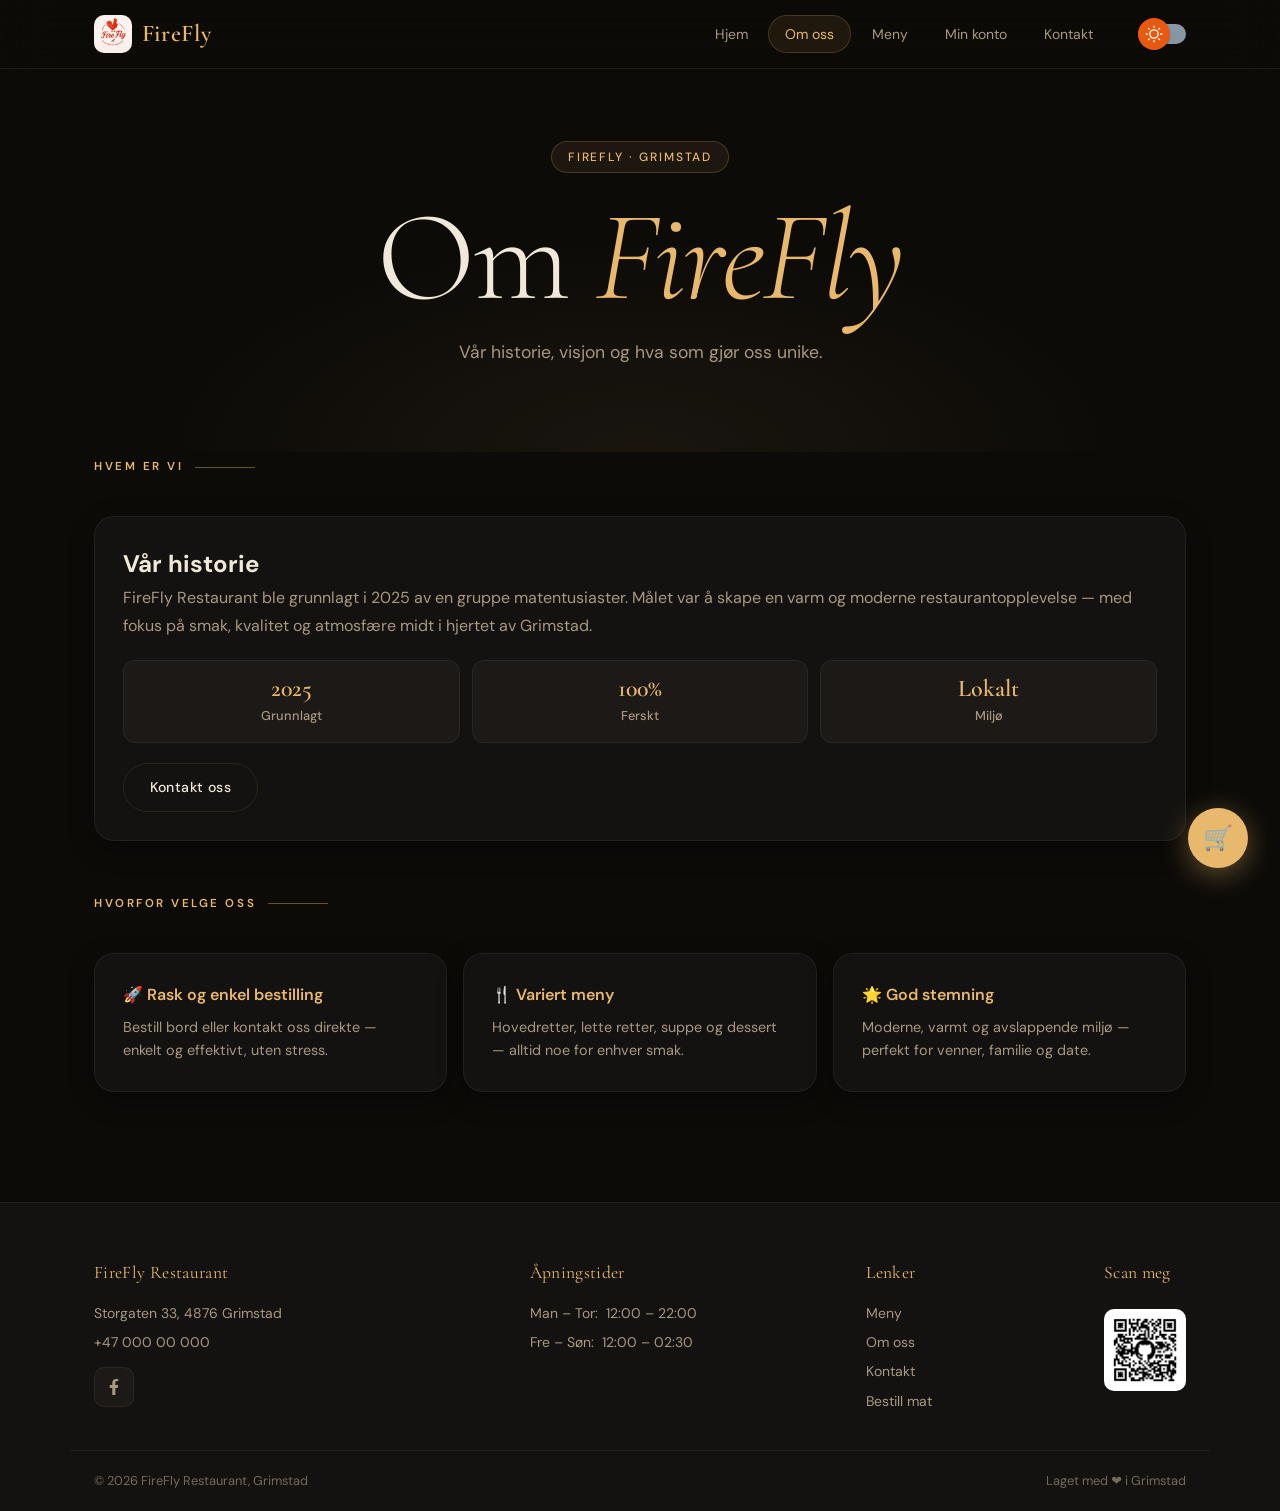
==== about.html @ e4bf0d38 "Updated all pages and add a new foodanimations.js file" ====
<!DOCTYPE html>
<html lang="no">
<head>
  <meta charset="UTF-8" />
  <meta name="viewport" content="width=device-width, initial-scale=1.0" />
  <meta name="description" content="Om FireFly Restaurant – vår historie og verdier i Grimstad." />
  <link rel="stylesheet" href="styles.css" />
  <title>Om oss – FireFly Restaurant</title>
</head>
<body>

<a class="skipLink" href="#main">Hopp til innhold</a>

<!-- HEADER -->
<header class="siteHeader">
  <div class="headerInner">
    <a class="brand" href="index.html" aria-label="Gå til FireFly forsiden">
      <img src="images/flyfire.png" alt="" aria-hidden="true" />
      <span>FireFly</span>
    </a>
    <nav class="navigation" id="mainNav" aria-label="Hovednavigasjon">
      <ul>
        <li><a href="index.html">Hjem</a></li>
        <li><a class="active" href="about.html" aria-current="page">Om oss</a></li>
        <li><a href="menu.html">Meny</a></li>
        <li><a href="minkonto.html">Min konto</a></li>
        <li><a href="contact.html">Kontakt</a></li>
      </ul>
    </nav>
    <button class="hamburger" id="hamburger" aria-label="Åpne meny" aria-expanded="false" aria-controls="mainNav">
      <span></span><span></span><span></span>
    </button>
    <div class="uiSwitchWrap">
      <label class="ui-switch" id="themeToggleLabel" title="Bytt tema" aria-label="Bytt mellom lys og mørk modus">
        <input type="checkbox" id="themeToggle" class="themeToggleInput" />
        <div class="slider"><div class="circle"></div></div>
      </label>
    </div>
  </div>
</header>

<main id="main">
  <section class="hero hero--small" aria-labelledby="aboutHeroTitle">
    <span class="heroBadge">FireFly · Grimstad</span>
    <h1 id="aboutHeroTitle">Om <span class="accent">FireFly</span></h1>
    <p>Vår historie, visjon og hva som gjør oss unike.</p>
  </section>

  <section class="aboutPage" aria-labelledby="aboutPageTitle">
    <div class="sectionLabel" id="aboutPageTitle">Hvem er vi</div>

    <article class="panel reveal">
      <h2>Vår historie</h2>
      <p class="muted lead">
        FireFly Restaurant ble grunnlagt i 2025 av en gruppe matentusiaster.
        Målet var å skape en varm og moderne restaurantopplevelse — med fokus på smak, kvalitet og atmosfære
        midt i hjertet av Grimstad.
      </p>
      <div class="statRow" aria-label="Høydepunkter">
        <div class="stat"><div class="statNum">2025</div><div class="statText">Grunnlagt</div></div>
        <div class="stat"><div class="statNum">100%</div><div class="statText">Ferskt</div></div>
        <div class="stat"><div class="statNum">Lokalt</div><div class="statText">Miljø</div></div>
      </div>
      <div class="ctaRow">
        <a class="btn ghost" href="contact.html">Kontakt oss</a>
      </div>
    </article>

    <section class="whyUs" aria-labelledby="whyTitle">
      <div class="sectionLabel" id="whyTitle">Hvorfor velge oss</div>
      <div class="whyGrid">
        <div class="whyItem reveal">
          <div class="whyTitle">🚀 Rask og enkel bestilling</div>
          <p>Bestill bord eller kontakt oss direkte — enkelt og effektivt, uten stress.</p>
        </div>
        <div class="whyItem reveal" style="transition-delay:0.1s">
          <div class="whyTitle">🍴 Variert meny</div>
          <p>Hovedretter, lette retter, suppe og dessert — alltid noe for enhver smak.</p>
        </div>
        <div class="whyItem reveal" style="transition-delay:0.2s">
          <div class="whyTitle">🌟 God stemning</div>
          <p>Moderne, varmt og avslappende miljø — perfekt for venner, familie og date.</p>
        </div>
      </div>
    </section>
  </section>
</main>

<!-- FOOTER -->
<footer class="footer">
  <div class="footerInner">
    <div>
      <h3>FireFly Restaurant</h3>
      <p>Storgaten 33, 4876 Grimstad</p>
      <p><a href="tel:+4700000000">+47 000 00 000</a></p>
      <div class="footerSocial">
        <a class="socialBtn" href="https://www.facebook.com/profile.php?id=61587469647280" target="_blank" rel="noopener noreferrer" aria-label="Facebook">
          <svg viewBox="0 0 320 512" aria-hidden="true"><path d="M279.14 288l14.22-92.66h-88.91V117.78c0-25.35 12.42-50.06 52.24-50.06h40.42V6.26S260.43 0 225.36 0c-73.22 0-121.08 44.38-121.08 124.72v70.62H22.89V288h81.39v224h100.17V288z"/></svg>
        </a>
      </div>
    </div>
    <div>
      <h3>Åpningstider</h3>
      <p>Man – Tor:&nbsp; 12:00 – 22:00</p>
      <p>Fre – Søn:&nbsp; 12:00 – 02:30</p>
    </div>
    <div>
      <h3>Lenker</h3>
      <p><a href="menu.html">Meny</a></p>
      <p><a href="about.html">Om oss</a></p>
      <p><a href="contact.html">Kontakt</a></p>
      <p><a href="booking.html">Bestill mat</a></p>
    </div>
    <div class="footerQR">
      <h3>Scan meg</h3>
      <img src="images/qrkode.png" alt="QR-kode til FireFly nettsiden" />
    </div>
  </div>
  <div class="footerBottom">
    <span>© 2026 FireFly Restaurant, Grimstad</span>
    <span>Laget med ❤️ i Grimstad</span>
  </div>
</footer>

<!-- BESTILLINGSBOBLE -->
<div class="orderBubble" id="orderBubble">
  <div class="orderPanel" id="orderPanel">
    <div class="orderPanelHead">
      <h3>🛒 Din bestilling</h3>
      <button class="orderClearBtn" id="orderClearBtn">Tøm alle</button>
    </div>
    <div id="orderList"><p class="orderEmpty">Ingen retter lagt til ennå.<br/>Gå til menyen og trykk «Legg til».</p></div>
    <div class="orderTotal" id="orderTotal" style="display:none">
      <span>Totalt</span><span class="orderTotalPrice" id="orderTotalPrice">0 kr</span>
    </div>
    <a class="btn primary orderSendBtn" href="booking.html" id="orderSendBtn" style="display:none">Gå til bestilling →</a>
  </div>
  <button class="orderBubbleBtn" id="orderBubbleBtn" aria-label="Vis bestilling" aria-expanded="false">
    🛒<span class="orderBadge" id="orderBadge" style="display:none">0</span>
  </button>
</div>

<script src="script.js"></script>
</body>
</html>
---- styles.css ----
/* ============================================================
   FireFly Restaurant — styles.css
   Works for: index / menu / about / contact / booking / thanks / minkonto
   ============================================================ */

@import url('https://fonts.googleapis.com/css2?family=Cormorant+Garamond:ital,wght@0,300;0,400;0,600;1,300;1,400&family=DM+Sans:opsz,wght@9..40,300;9..40,400;9..40,500;9..40,600&display=swap');

/* ── TOKENS ──────────────────────────────────────────────── */
:root {
  --bg:        #0d0b08;
  --bg2:       #141210;
  --surface:   #141210;
  --surface2:  #1c1916;
  --surface3:  #221f1a;

  --border:    rgba(255, 200, 100, 0.10);
  --border2:   rgba(255, 255, 255, 0.06);

  --gold:      #e8b86d;
  --gold-dim:  #c49a50;
  --gold-glow: rgba(232, 184, 109, 0.12);
  --ember:     #ff6b35;
  --accent:    #e8b86d;

  --text:      #f0e8d8;
  --muted:     #a89880;
  --muted2:    rgba(168, 152, 128, 0.65);

  --max:       1140px;
  --padX:      24px;
  --radius:    14px;
  --radiusLg:  20px;
  --shadow:    0 20px 60px rgba(0, 0, 0, 0.55);
  --shadowSm:  0 8px 24px  rgba(0, 0, 0, 0.35);

  --ff-serif:  'Cormorant Garamond', Georgia, serif;
  --ff-sans:   'DM Sans', system-ui, sans-serif;

  --ease:      cubic-bezier(0.4, 0, 0.2, 1);
  --t:         0.28s;
}

[data-theme="light"],
body.lightMode {
  --bg:        #fdf8f0;
  --bg2:       #fff8ee;
  --surface:   #fff8ee;
  --surface2:  #fef3e2;
  --surface3:  #fdefd5;
  --border:    rgba(180, 120, 40, 0.14);
  --border2:   rgba(0, 0, 0, 0.07);
  --gold:      #b07d2a;
  --gold-dim:  #8f6520;
  --gold-glow: rgba(176, 125, 42, 0.10);
  --ember:     #d95325;
  --accent:    #b07d2a;
  --text:      #1a1208;
  --muted:     #7a6040;
  --muted2:    rgba(122, 96, 64, 0.65);
}

/* ── RESET ───────────────────────────────────────────────── */
*, *::before, *::after { box-sizing: border-box; margin: 0; padding: 0; }
html { scroll-behavior: smooth; -webkit-text-size-adjust: 100%; }

body {
  font-family: var(--ff-sans);
  font-size: 16px;
  line-height: 1.6;
  color: var(--text);
  background: var(--bg);
  overflow-x: hidden;
  min-height: 100vh;
  display: flex;
  flex-direction: column;
  transition: background-color var(--t) var(--ease), color var(--t) var(--ease);
}

img  { display: block; max-width: 100%; }
a    { color: inherit; text-decoration: none; }
ul   { list-style: none; }
main { flex: 1; width: 100%; }

/* ── ACCESSIBILITY ───────────────────────────────────────── */
.skipLink {
  position: absolute;
  left: -9999px;
  top: 12px;
  z-index: 9999;
  background: var(--surface);
  color: var(--text);
  padding: 10px 16px;
  border-radius: 12px;
  border: 1px solid var(--border);
  font-weight: 500;
}
.skipLink:focus { left: 12px; }

a:focus-visible,
button:focus-visible,
input:focus-visible,
textarea:focus-visible,
select:focus-visible {
  outline: 2px solid var(--gold);
  outline-offset: 3px;
  border-radius: 6px;
}

section { scroll-margin-top: 80px; }

/* ── TYPOGRAPHY UTILITIES ────────────────────────────────── */
.muted   { color: var(--muted); }
.lead    { line-height: 1.75; }
.hidden  { display: none !important; }

.sectionLabel {
  display: inline-flex;
  align-items: center;
  gap: 0.75rem;
  font-size: 0.72rem;
  font-weight: 600;
  letter-spacing: 0.22em;
  text-transform: uppercase;
  color: var(--gold);
  margin-bottom: 2.5rem;
}
.sectionLabel::after {
  content: '';
  display: block;
  width: 60px;
  height: 1px;
  background: var(--gold-dim);
  opacity: 0.5;
}

/* ── LAYOUT HELPERS ──────────────────────────────────────── */
.container {
  width: 100%;
  max-width: var(--max);
  margin: 0 auto;
  padding-left: var(--padX);
  padding-right: var(--padX);
}

main > *:not(.hero):not(.hero--small):not(.featuresStrip) {
  width: 100%;
  max-width: var(--max);
  margin-left: auto;
  margin-right: auto;
  padding-left: var(--padX);
  padding-right: var(--padX);
}

main > section { margin-bottom: 90px; }
main > section:last-of-type { margin-bottom: 110px; }

/* ── BUTTONS ─────────────────────────────────────────────── */
.btn {
  display: inline-flex;
  align-items: center;
  justify-content: center;
  gap: 0.5rem;
  padding: 0.75rem 1.6rem;
  border-radius: 100px;
  font-family: var(--ff-sans);
  font-size: 0.88rem;
  font-weight: 500;
  letter-spacing: 0.03em;
  cursor: pointer;
  border: 1px solid var(--border2);
  background: var(--surface2);
  color: var(--text);
  transition:
    transform     var(--t) var(--ease),
    background    var(--t) var(--ease),
    box-shadow    var(--t) var(--ease),
    border-color  var(--t) var(--ease);
  white-space: nowrap;
}
.btn:hover { transform: translateY(-2px); }

.btn.primary {
  background: var(--gold);
  color: #0d0b08;
  border-color: transparent;
  box-shadow: 0 4px 20px var(--gold-glow);
}
.btn.primary:hover {
  background: var(--gold-dim);
  box-shadow: 0 8px 30px rgba(232,184,109,.35);
}

.btn.ghost {
  background: transparent;
  border-color: var(--border);
  color: var(--text);
}
.btn.ghost:hover { background: var(--surface2); border-color: var(--gold-dim); }

.btn.ember {
  background: var(--ember);
  color: #fff;
  border-color: transparent;
  box-shadow: 0 4px 20px rgba(255,107,53,.28);
}
.btn.ember:hover { box-shadow: 0 8px 30px rgba(255,107,53,.42); }

.btn-sm { padding: 0.55rem 1.1rem; font-size: 0.82rem; }

/* ── HEADER ──────────────────────────────────────────────── */
.siteHeader {
  position: sticky;
  top: 0;
  z-index: 100;
  backdrop-filter: blur(20px) saturate(160%);
  -webkit-backdrop-filter: blur(20px) saturate(160%);
  background: rgba(13, 11, 8, 0.82);
  border-bottom: 1px solid var(--border);
  transition: background var(--t) var(--ease);
}

[data-theme="light"] .siteHeader,
body.lightMode .siteHeader {
  background: rgba(253, 248, 240, 0.88);
}

.headerInner {
  width: 100%;
  max-width: var(--max);
  margin: 0 auto;
  padding: 0 var(--padX);
  height: 68px;
  display: flex;
  align-items: center;
  gap: 1.25rem;
}

.brand {
  display: flex;
  align-items: center;
  gap: 0.6rem;
  font-family: var(--ff-serif);
  font-size: 1.5rem;
  font-weight: 600;
  letter-spacing: 0.03em;
  color: var(--gold);
  flex-shrink: 0;
  transition: opacity var(--t);
}
.brand:hover { opacity: 0.82; }
.brand img {
  width: 38px;
  height: 38px;
  object-fit: contain;
  border-radius: 10px;
}

.navigation { margin-left: auto; }
.navigation ul {
  display: flex;
  align-items: center;
  gap: 0.2rem;
}
.navigation a {
  display: inline-flex;
  padding: 0.45rem 1rem;
  border-radius: 100px;
  font-size: 0.875rem;
  font-weight: 400;
  color: var(--muted);
  border: 1px solid transparent;
  transition: color var(--t), background var(--t), border-color var(--t);
}
.navigation a:hover {
  color: var(--text);
  background: var(--surface2);
}
.navigation a.active {
  color: var(--gold);
  background: rgba(232, 184, 109, 0.08);
  border-color: rgba(232, 184, 109, 0.20);
}

.hamburger {
  display: none;
  flex-direction: column;
  gap: 5px;
  cursor: pointer;
  padding: 6px;
  margin-left: auto;
  background: none;
  border: none;
  flex-shrink: 0;
}
.hamburger span {
  display: block;
  width: 24px;
  height: 2px;
  background: var(--text);
  border-radius: 2px;
  transition: transform var(--t) var(--ease), opacity var(--t);
}
.hamburger.open span:nth-child(1) { transform: translateY(7px) rotate(45deg); }
.hamburger.open span:nth-child(2) { opacity: 0; }
.hamburger.open span:nth-child(3) { transform: translateY(-7px) rotate(-45deg); }

.uiSwitchWrap {
  display: flex;
  align-items: center;
  margin-left: 0.5rem;
  flex-shrink: 0;
}

/* ── UI-SWITCH TOGGLE ────────────────────────────────────── */
.ui-switch {
  --switch-bg: rgb(135, 150, 165);
  --switch-width: 48px;
  --switch-height: 20px;
  --circle-diameter: 32px;
  --circle-bg: rgb(232, 89, 15);
  --circle-inset: calc((var(--circle-diameter) - var(--switch-height)) / 2);
}
.ui-switch input { display: none; }
.ui-switch .slider {
  appearance: none;
  width: var(--switch-width);
  height: var(--switch-height);
  background: var(--switch-bg);
  border-radius: 999px;
  position: relative;
  cursor: pointer;
}
.ui-switch .slider .circle {
  top: calc(var(--circle-inset) * -1);
  left: 0;
  width: var(--circle-diameter);
  height: var(--circle-diameter);
  position: absolute;
  background: var(--circle-bg);
  border-radius: inherit;
  background-image: url("[data-uri]");
  background-repeat: no-repeat;
  background-position: center center;
  transition: left 150ms cubic-bezier(0.4, 0, 0.2, 1) 0ms, transform 150ms cubic-bezier(0.4, 0, 0.2, 1) 0ms;
  display: flex;
  align-items: center;
  justify-content: center;
  box-shadow: 0px 2px 1px -1px rgba(0,0,0,0.2), 0px 1px 1px 0px rgba(0,0,0,0.14), 0px 1px 3px 0px rgba(0,0,0,0.12);
}
.ui-switch .slider .circle::before {
  content: "";
  position: absolute;
  width: 100%;
  height: 100%;
  background: rgba(255,255,255,0.75);
  border-radius: inherit;
  transition: all 500ms;
  opacity: 0;
}
.ui-switch input:checked + .slider .circle {
  left: calc(100% - var(--circle-diameter));
  background-image: url("[data-uri]");
  background-color: rgb(0, 56, 146);
}
.ui-switch input:active + .slider .circle::before { transition: 0s; opacity: 1; width: 0; height: 0; }

/* ── HERO ────────────────────────────────────────────────── */
.hero {
  width: 100%;
  max-width: var(--max);
  margin: 0 auto;
  padding: 6rem var(--padX) 4.5rem;
  text-align: center;
  position: relative;
  overflow: hidden;
}

.hero.full {
  max-width: none;
  min-height: 100svh;
  display: flex;
  flex-direction: column;
  align-items: center;
  justify-content: center;
  background:
    radial-gradient(ellipse 65% 55% at 50% 85%, rgba(255,107,53,.12), transparent 65%),
    radial-gradient(ellipse 45% 35% at 50% 100%, rgba(232,184,109,.08), transparent 60%),
    var(--bg);
}

#foodCanvas {
  position: absolute;
  inset: 0;
  width: 100%;
  height: 100%;
  pointer-events: none;
  z-index: 0;
}

.hero.full > *:not(#foodCanvas) { position: relative; z-index: 1; }

.hero--small {
  padding: 4.5rem var(--padX) 3rem;
  min-height: 0;
  background:
    radial-gradient(ellipse 60% 80% at 50% 100%, rgba(232,184,109,.06), transparent 70%),
    var(--bg);
}

.heroBadge {
  display: inline-flex;
  align-items: center;
  gap: 0.4rem;
  padding: 0.35rem 1rem;
  border-radius: 100px;
  border: 1px solid rgba(232,184,109,.22);
  background: rgba(232,184,109,.07);
  font-size: 0.75rem;
  font-weight: 500;
  letter-spacing: 0.16em;
  text-transform: uppercase;
  color: var(--gold);
  margin-bottom: 1.5rem;
  animation: fadeUp 0.7s var(--ease) both;
}

.hero h1 {
  font-family: var(--ff-serif);
  font-size: clamp(3.5rem, 10vw, 8rem);
  font-weight: 300;
  line-height: 0.95;
  letter-spacing: -0.02em;
  margin-bottom: 1.2rem;
  animation: fadeUp 0.7s 0.08s var(--ease) both;
}
.hero h1 .accent { color: var(--gold); font-style: italic; }

.hero p {
  font-size: clamp(0.95rem, 2vw, 1.1rem);
  color: var(--muted);
  max-width: 520px;
  margin: 0 auto 2.25rem;
  line-height: 1.7;
  animation: fadeUp 0.7s 0.16s var(--ease) both;
}

.heroActions {
  display: flex;
  gap: 0.85rem;
  justify-content: center;
  flex-wrap: wrap;
  animation: fadeUp 0.7s 0.24s var(--ease) both;
}

.scrollHint {
  position: absolute;
  bottom: 2rem;
  left: 50%;
  transform: translateX(-50%);
  display: flex;
  flex-direction: column;
  align-items: center;
  gap: 0.5rem;
  font-size: 0.68rem;
  letter-spacing: 0.15em;
  text-transform: uppercase;
  color: var(--muted2);
  animation: fadeUp 1s 0.7s var(--ease) both;
}
.scrollHint::after {
  content: '';
  width: 1px;
  height: 36px;
  background: linear-gradient(to bottom, var(--gold-dim), transparent);
  animation: pulse 2.2s ease-in-out infinite;
}
@keyframes pulse {
  0%,100% { opacity: 0.3; transform: scaleY(1); }
  50%      { opacity: 1;   transform: scaleY(1.15); }
}

/* ── FEATURES STRIP ──────────────────────────────────────── */
.featuresStrip {
  width: 100%;
  display: flex;
  align-items: center;
  justify-content: center;
  gap: 0;
  border-top: 1px solid var(--border2);
  border-bottom: 1px solid var(--border2);
  background: var(--surface);
  padding: 1.25rem var(--padX);
  flex-wrap: wrap;
  margin-bottom: 5rem;
}

.featureItem {
  display: flex;
  align-items: center;
  gap: 0.6rem;
  padding: 0.5rem 2rem;
  font-size: 0.875rem;
  color: var(--muted);
  font-weight: 400;
  letter-spacing: 0.02em;
  white-space: nowrap;
}

.featureIcon {
  font-size: 1.15rem;
}

.featureDivider {
  width: 1px;
  height: 22px;
  background: var(--border2);
  flex-shrink: 0;
}

/* ── CARDS (shared) ──────────────────────────────────────── */
.card,
.aboutCard,
.panel,
.sideCard,
.bookingFormCard,
.cardForm,
.contactInfo,
.accountCard,
.whyItem {
  border-radius: var(--radiusLg);
  background: var(--surface);
  border: 1px solid var(--border2);
  box-shadow: var(--shadowSm);
  padding: 1.75rem;
  position: relative;
  overflow: hidden;
  transition: transform var(--t) var(--ease), border-color var(--t), box-shadow var(--t);
}

.sideCard::before,
.bookingFormCard::before,
.card::before,
.aboutCard::before,
.panel::before,
.accountCard::before,
.cardForm::before,
.contactInfo::before {
  content: '';
  position: absolute;
  top: 0; left: 0; right: 0;
  height: 1px;
  background: linear-gradient(90deg, transparent, var(--gold-dim), transparent);
  opacity: 0;
  transition: opacity var(--t);
}

.card:hover,
.aboutCard:hover,
.panel:hover,
.sideCard:hover,
.bookingFormCard:hover,
.accountCard:hover,
.cardForm:hover,
.contactInfo:hover {
  transform: translateY(-3px);
  border-color: rgba(232,184,109,.18);
  box-shadow: var(--shadow);
}
.card:hover::before,
.aboutCard:hover::before,
.panel:hover::before,
.sideCard:hover::before,
.bookingFormCard:hover::before,
.accountCard:hover::before,
.cardForm:hover::before,
.contactInfo:hover::before { opacity: 1; }

/* ── HOME — ABOUT SECTION ────────────────────────────────── */
.aboutMe,
.aboutSection {
  width: 100%;
  max-width: var(--max);
  margin: 0 auto;
  padding: 0 var(--padX);
}

.aboutGrid {
  display: grid;
  grid-template-columns: 1fr 1fr;
  gap: 1.25rem;
  align-items: start;
}

.aboutCard h2 {
  font-family: var(--ff-serif);
  font-size: 1.9rem;
  font-weight: 400;
  line-height: 1.2;
  margin-bottom: 0.75rem;
}

.aboutCard p { color: var(--muted); font-size: 0.95rem; line-height: 1.78; }

.infoGrid { display: grid; gap: 0.75rem; margin-top: 1rem; }

.infoItem {
  display: flex;
  align-items: flex-start;
  gap: 0.85rem;
  padding: 0.9rem 1rem;
  border-radius: 12px;
  background: var(--surface2);
  border: 1px solid var(--border2);
  transition: transform var(--t), border-color var(--t), box-shadow var(--t), background var(--t);
}
.infoItem:hover {
  transform: translateX(4px);
  border-color: rgba(232,184,109,.22);
  box-shadow: 0 4px 16px rgba(0,0,0,.18);
  background: var(--surface);
}

.infoIcon {
  font-size: 1.1rem;
  width: 34px;
  height: 34px;
  display: grid;
  place-items: center;
  background: var(--gold-glow);
  border-radius: 8px;
  flex-shrink: 0;
}

.infoLabel {
  font-size: 0.7rem;
  font-weight: 600;
  letter-spacing: 0.1em;
  text-transform: uppercase;
  color: var(--gold);
  margin-bottom: 0.15rem;
}

.infoText {
  font-size: 0.875rem;
  color: var(--muted);
  line-height: 1.5;
}
.infoText a { color: var(--muted); transition: color var(--t); }
.infoText a:hover { color: var(--gold); }

.aboutHead {
  display: flex;
  align-items: flex-start;
  justify-content: space-between;
  gap: 1rem;
  margin-bottom: 0.5rem;
}
.aboutHead img {
  width: 52px;
  height: 52px;
  object-fit: contain;
  border-radius: 12px;
  border: 1px solid var(--border2);
  background: var(--surface2);
  padding: 8px;
  flex-shrink: 0;
}

.aboutBtns,
.ctaRow {
  display: flex;
  gap: 0.75rem;
  flex-wrap: wrap;
  margin-top: 1.25rem;
}

.cardActions {
  display: flex;
  align-items: center;
  justify-content: space-between;
  gap: 0.75rem;
  flex-wrap: wrap;
  margin-top: 1.25rem;
  padding-top: 1rem;
  border-top: 1px solid var(--border2);
}

.menuViewHint {
  font-size: 0.78rem;
  color: var(--muted2);
  letter-spacing: 0.03em;
  transition: color var(--t);
}
.card:hover .menuViewHint { color: var(--gold); }

/* ── MENU PREVIEW (index) ────────────────────────────────── */
.menuPreview {
  width: 100%;
  max-width: var(--max);
  margin: 0 auto;
  padding: 0 var(--padX);
}

.previewGrid {
  display: grid;
  grid-template-columns: repeat(2, 1fr);
  gap: 0.85rem;
}

.previewCard {
  display: flex;
  align-items: center;
  gap: 1rem;
  padding: 1.1rem 1.25rem;
  border-radius: var(--radius);
  background: var(--surface);
  border: 1px solid var(--border2);
  transition: transform var(--t), border-color var(--t), box-shadow var(--t);
}
.previewCard:hover {
  transform: translateY(-2px);
  border-color: rgba(232,184,109,.2);
  box-shadow: var(--shadowSm);
}

.previewEmoji {
  font-size: 2rem;
  width: 52px;
  height: 52px;
  display: grid;
  place-items: center;
  background: var(--surface2);
  border-radius: 12px;
  flex-shrink: 0;
  border: 1px solid var(--border2);
}

.previewInfo { flex: 1; min-width: 0; }
.previewName { font-family: var(--ff-serif); font-size: 1.05rem; font-weight: 400; }
.previewDesc { font-size: 0.8rem; color: var(--muted); margin-top: 0.2rem; line-height: 1.4; }
.previewPrice {
  font-family: var(--ff-serif);
  font-size: 1.1rem;
  color: var(--gold);
  font-weight: 600;
  white-space: nowrap;
  flex-shrink: 0;
}

/* ── ABOUT PAGE ──────────────────────────────────────────── */
.aboutPage {
  width: 100%;
  max-width: var(--max);
  margin: 0 auto;
  padding: 0 var(--padX);
}

.statRow {
  display: grid;
  grid-template-columns: repeat(3, 1fr);
  gap: 0.75rem;
  margin-top: 1.25rem;
}

.stat {
  border-radius: 12px;
  padding: 1rem;
  background: var(--surface2);
  border: 1px solid var(--border2);
  text-align: center;
}

.statNum {
  font-family: var(--ff-serif);
  font-size: 1.5rem;
  font-weight: 600;
  color: var(--gold);
  line-height: 1;
}

.statText {
  margin-top: 0.3rem;
  color: var(--muted);
  font-size: 0.8rem;
  font-weight: 500;
}

.valueCards { display: grid; gap: 0.75rem; margin-top: 1rem; }

.valueCard {
  display: flex;
  gap: 0.85rem;
  align-items: flex-start;
  padding: 1rem;
  border-radius: 12px;
  background: var(--surface2);
  border: 1px solid var(--border2);
  transition: border-color var(--t), transform var(--t);
}
.valueCard:hover { border-color: rgba(232,184,109,.22); transform: translateX(3px); }

.valueIcon {
  width: 34px;
  height: 34px;
  display: grid;
  place-items: center;
  border-radius: 10px;
  background: var(--gold-glow);
  border: 1px solid rgba(232,184,109,.15);
  flex-shrink: 0;
}

.valueTitle { font-weight: 600; font-size: 0.9rem; margin-bottom: 0.2rem; }
.valueText  { color: var(--muted); font-size: 0.85rem; line-height: 1.55; }

.whyUs { margin-top: 3rem; margin-bottom: 3rem; }
.whyUs h2 { font-family: var(--ff-serif); font-size: 1.9rem; font-weight: 400; margin-bottom: 1.25rem; }

.whyGrid {
  display: grid;
  grid-template-columns: repeat(auto-fit, minmax(260px, 1fr));
  gap: 1rem;
}

.whyTitle { font-weight: 600; margin-bottom: 0.5rem; color: var(--gold); }
.whyItem p { color: var(--muted); font-size: 0.9rem; line-height: 1.65; }

/* ── MENU ────────────────────────────────────────────────── */
.menu {
  width: 100%;
  max-width: var(--max);
  margin: 0 auto;
  padding: 0 var(--padX);
  padding-bottom: 100px;
}

.menu h2 { font-family: var(--ff-serif); font-size: 1.9rem; font-weight: 400; margin-bottom: 0.4rem; }
.menuHint { color: var(--muted); font-size: 0.875rem; }

.menuTop {
  display: flex;
  justify-content: space-between;
  align-items: flex-end;
  gap: 1rem;
  margin-bottom: 1.5rem;
}

.menuControls {
  display: flex;
  flex-direction: column;
  gap: 0.75rem;
  align-items: flex-end;
}

.searchWrap input {
  width: min(360px, 86vw);
  padding: 0.75rem 1.1rem;
  border-radius: 100px;
  border: 1px solid var(--border2);
  background: var(--surface2);
  color: var(--text);
  font-family: var(--ff-sans);
  outline: none;
  transition: border-color var(--t), box-shadow var(--t);
}
.searchWrap input::placeholder { color: var(--muted2); }
.searchWrap input:focus {
  border-color: rgba(232,184,109,.50);
  box-shadow: 0 0 0 3px rgba(232,184,109,.06);
}

.chips { display: flex; gap: 0.5rem; flex-wrap: wrap; justify-content: flex-end; }
.chip {
  border-radius: 100px;
  padding: 0.45rem 0.9rem;
  border: 1px solid var(--border2);
  background: var(--surface2);
  color: var(--muted);
  cursor: pointer;
  font-size: 0.82rem;
  font-weight: 500;
  font-family: var(--ff-sans);
  transition: background var(--t), border-color var(--t), color var(--t), transform var(--t);
}
.chip:hover { transform: translateY(-1px); color: var(--text); border-color: var(--border); }
.chip.active {
  background: var(--gold-glow);
  border-color: rgba(232,184,109,.30);
  color: var(--gold);
}

.cards {
  display: grid;
  grid-template-columns: repeat(auto-fill, minmax(240px, 1fr));
  gap: 1rem;
  margin-top: 0.75rem;
}

.cardTop {
  display: flex;
  align-items: baseline;
  justify-content: space-between;
  gap: 0.75rem;
  margin-bottom: 0.5rem;
}
.card p { color: var(--muted); font-size: 0.88rem; }

.price {
  font-family: var(--ff-serif);
  font-size: 1.15rem;
  font-weight: 600;
  color: var(--gold);
  white-space: nowrap;
}

.tag {
  display: inline-flex;
  padding: 0.3rem 0.7rem;
  border-radius: 100px;
  border: 1px solid var(--border2);
  background: var(--surface2);
  color: var(--muted);
  font-size: 0.75rem;
  font-weight: 500;
}

.menuCount { margin-top: 0.5rem; font-size: 0.82rem; color: var(--muted); }
.menuEmpty { margin-top: 1rem; color: var(--muted); }

/* ── CONTACT ─────────────────────────────────────────────── */
.contact {
  width: 100%;
  max-width: var(--max);
  margin: 0 auto;
  padding: 0 var(--padX);
}

.contactGrid {
  display: grid;
  grid-template-columns: 1.25fr 0.75fr;
  gap: 1.25rem;
  align-items: start;
  margin-top: 1rem;
}

.contactTop {
  display: flex;
  justify-content: space-between;
  align-items: flex-end;
  gap: 1rem;
  margin-bottom: 1rem;
}

.formRow { display: grid; grid-template-columns: 1fr 1fr; gap: 0.75rem; }

.contactForm label span,
.bookingFormCard label span {
  display: block;
  font-size: 0.78rem;
  font-weight: 600;
  letter-spacing: 0.05em;
  color: var(--muted);
  margin-bottom: 0.4rem;
}

.contactForm input,
.contactForm textarea,
.bookingFormCard input,
.bookingFormCard textarea,
.bookingFormCard select {
  width: 100%;
  background: var(--surface2);
  border: 1px solid var(--border2);
  border-radius: 12px;
  padding: 0.85rem 1rem;
  color: var(--text);
  font-family: var(--ff-sans);
  font-size: 0.9rem;
  outline: none;
  transition: border-color var(--t), box-shadow var(--t), background var(--t);
}
.contactForm input:hover,
.contactForm textarea:hover,
.bookingFormCard input:hover,
.bookingFormCard textarea:hover {
  border-color: rgba(232,184,109,.25);
  background: var(--surface);
}
.contactForm input:focus,
.contactForm textarea:focus,
.bookingFormCard input:focus,
.bookingFormCard textarea:focus {
  border-color: rgba(232,184,109,.50);
  box-shadow: 0 0 0 3px rgba(232,184,109,.07);
}
.contactForm input::placeholder,
.contactForm textarea::placeholder,
.bookingFormCard input::placeholder { color: var(--muted2); }

/* Fix date/time input color in dark mode */
input[type="date"],
input[type="time"] {
  color-scheme: dark;
}
[data-theme="light"] input[type="date"],
[data-theme="light"] input[type="time"],
body.lightMode input[type="date"],
body.lightMode input[type="time"] {
  color-scheme: light;
}

.formActions {
  margin-top: 0.85rem;
  display: flex;
  align-items: center;
  justify-content: space-between;
  gap: 0.75rem;
  flex-wrap: wrap;
}
.formNote { font-size: 0.78rem; color: var(--muted2); }

.map { margin-top: 0.85rem; border-radius: var(--radius); overflow: hidden; border: 1px solid var(--border2); }
.map iframe { width: 100%; height: 220px; border: none; display: block; }

.contactCtas { display: flex; gap: 0.75rem; flex-wrap: wrap; margin-top: 0.85rem; }

/* ── BOOKING ─────────────────────────────────────────────── */
.bookingPage {
  width: 100%;
  max-width: var(--max);
  margin: 0 auto;
  padding: 0 var(--padX);
}

.bookingGrid {
  display: grid;
  grid-template-columns: 1.25fr 0.75fr;
  gap: 1.25rem;
  align-items: start;
}

.formHead {
  display: flex;
  justify-content: space-between;
  align-items: flex-start;
  gap: 1rem;
  margin-bottom: 1rem;
}

.fieldGroup {
  margin-top: 1.25rem;
  padding-top: 1.25rem;
  border-top: 1px solid var(--border2);
}
.groupTitle { font-size: 1rem; font-weight: 600; margin-bottom: 0.85rem; }

/* ── FOOTER ──────────────────────────────────────────────── */
.footer {
  background: var(--surface);
  border-top: 1px solid var(--border2);
  margin-top: auto;
}

.footerInner {
  width: 100%;
  max-width: var(--max);
  margin: 0 auto;
  padding: 3.5rem var(--padX) 2rem;
  display: grid;
  grid-template-columns: 2fr 1.5fr 1fr auto;
  gap: 2.5rem;
  align-items: start;
}

.footer h3 {
  font-family: var(--ff-serif);
  font-size: 1.1rem;
  font-weight: 400;
  color: var(--gold);
  margin-bottom: 0.85rem;
  letter-spacing: 0.02em;
}

.footer p {
  font-size: 0.875rem;
  color: var(--muted);
  line-height: 1.8;
  margin: 4px 0;
}

.footer a { color: var(--muted); transition: color var(--t); }
.footer a:hover { color: var(--gold); }

.footerBottom {
  width: 100%;
  max-width: var(--max);
  margin: 0 auto;
  padding: 1.25rem var(--padX);
  border-top: 1px solid var(--border2);
  display: flex;
  align-items: center;
  justify-content: space-between;
  font-size: 0.8rem;
  color: var(--muted2);
}

.footerQR { display: flex; flex-direction: column; }
.footerQR img {
  width: 82px;
  height: 82px;
  object-fit: contain;
  border-radius: 10px;
  border: 1px solid var(--border2);
  background: #fff;
  padding: 5px;
  margin-top: 0.5rem;
}

.footerSocial { margin-top: 0.75rem; display: flex; gap: 0.5rem; }

.socialBtn {
  width: 40px;
  height: 40px;
  border-radius: 10px;
  display: inline-flex;
  align-items: center;
  justify-content: center;
  background: var(--surface2);
  border: 1px solid var(--border2);
  transition: transform var(--t), background var(--t), border-color var(--t);
}
.socialBtn:hover { transform: translateY(-2px); background: var(--surface3); border-color: var(--border); }
.socialBtn svg { width: 16px; height: 16px; fill: var(--muted); transition: fill var(--t); }
.socialBtn:hover svg { fill: var(--gold); }

/* ── REVEAL ANIMATIONS ───────────────────────────────────── */
@keyframes fadeUp {
  from { opacity: 0; transform: translateY(18px); }
  to   { opacity: 1; transform: translateY(0); }
}

.reveal {
  opacity: 0;
  transform: translateY(22px);
  transition: opacity 0.65s var(--ease), transform 0.65s var(--ease);
}
.reveal.visible { opacity: 1; transform: none; }
.reveal:nth-child(2) { transition-delay: 0.1s; }
.reveal:nth-child(3) { transition-delay: 0.2s; }
.reveal:nth-child(4) { transition-delay: 0.3s; }

/* ── BESTILLINGSBOBLE ────────────────────────────────────── */
.orderBubble {
  position: fixed;
  bottom: 2rem;
  right: 2rem;
  z-index: 500;
  display: flex;
  flex-direction: column;
  align-items: flex-end;
  gap: 0.75rem;
}

.orderBubbleBtn {
  width: 60px;
  height: 60px;
  border-radius: 50%;
  background: var(--gold);
  color: #0d0b08;
  border: none;
  cursor: pointer;
  display: flex;
  align-items: center;
  justify-content: center;
  font-size: 1.5rem;
  box-shadow: 0 6px 28px rgba(232,184,109,.40);
  transition: transform 0.25s cubic-bezier(0.34,1.56,0.64,1), box-shadow 0.25s;
  position: relative;
  flex-shrink: 0;
}
.orderBubbleBtn:hover { transform: scale(1.1); box-shadow: 0 10px 36px rgba(232,184,109,.55); }
.orderBubbleBtn.open  { transform: rotate(45deg) scale(1.05); }

.orderBubbleBtn::after {
  content: '';
  position: absolute;
  inset: -4px;
  border-radius: 50%;
  border: 2px solid var(--gold);
  opacity: 0;
  animation: orderPulse 2.5s ease-in-out infinite;
}
@keyframes orderPulse {
  0%   { opacity: 0.6; transform: scale(1); }
  70%  { opacity: 0;   transform: scale(1.5); }
  100% { opacity: 0;   transform: scale(1.5); }
}

.orderBadge {
  position: absolute;
  top: -4px;
  right: -4px;
  min-width: 20px;
  height: 20px;
  padding: 0 5px;
  border-radius: 100px;
  background: var(--ember);
  color: #fff;
  font-size: 0.7rem;
  font-weight: 700;
  display: flex;
  align-items: center;
  justify-content: center;
  border: 2px solid var(--bg);
  transition: transform 0.2s cubic-bezier(0.34,1.56,0.64,1);
}
.orderBadge.bump { transform: scale(1.4); }

.orderPanel {
  background: var(--surface);
  border: 1px solid var(--border);
  border-radius: var(--radiusLg);
  box-shadow: var(--shadow);
  width: min(340px, 92vw);
  max-height: 70vh;
  overflow-y: auto;
  padding: 1.25rem;
  display: none;
  flex-direction: column;
  gap: 0.75rem;
  animation: panelIn 0.25s var(--ease) both;
}
.orderPanel.open { display: flex; }

@keyframes panelIn {
  from { opacity: 0; transform: translateY(12px) scale(0.97); }
  to   { opacity: 1; transform: none; }
}

.orderPanelHead {
  display: flex;
  align-items: center;
  justify-content: space-between;
  padding-bottom: 0.75rem;
  border-bottom: 1px solid var(--border2);
}
.orderPanelHead h3 {
  font-family: var(--ff-serif);
  font-size: 1.15rem;
  font-weight: 400;
  color: var(--gold);
}
.orderClearBtn {
  font-size: 0.78rem;
  color: var(--muted);
  background: none;
  border: none;
  cursor: pointer;
  padding: 0.25rem 0.5rem;
  border-radius: 6px;
  transition: color 0.2s, background 0.2s;
}
.orderClearBtn:hover { color: var(--ember); background: rgba(255,107,53,.07); }

.orderEmpty {
  text-align: center;
  color: var(--muted);
  font-size: 0.9rem;
  padding: 1.5rem 0;
  line-height: 1.7;
}

.orderItem {
  display: flex;
  align-items: center;
  justify-content: space-between;
  gap: 0.75rem;
  padding: 0.65rem 0.85rem;
  border-radius: 10px;
  background: var(--surface2);
  border: 1px solid var(--border2);
  animation: fadeUp 0.2s var(--ease) both;
}
.orderItemName { font-size: 0.9rem; font-weight: 500; flex: 1; }
.orderItemPrice { font-family: var(--ff-serif); color: var(--gold); font-size: 0.95rem; white-space: nowrap; }
.orderItemRemove {
  background: none;
  border: none;
  cursor: pointer;
  color: var(--muted);
  font-size: 1rem;
  line-height: 1;
  padding: 2px 4px;
  border-radius: 4px;
  transition: color 0.2s;
}
.orderItemRemove:hover { color: var(--ember); }

.orderTotal {
  display: flex;
  justify-content: space-between;
  align-items: center;
  padding-top: 0.75rem;
  border-top: 1px solid var(--border2);
  font-weight: 600;
  font-size: 0.95rem;
}
.orderTotalPrice { font-family: var(--ff-serif); color: var(--gold); font-size: 1.1rem; }
.orderSendBtn { width: 100%; margin-top: 0.5rem; }

/* ── THANKS PAGE ─────────────────────────────────────────── */
.thanksSection {
  min-height: 60vh;
  display: flex;
  flex-direction: column;
  align-items: center;
  justify-content: center;
  text-align: center;
  padding: 5rem 2rem;
}
.thanksIcon {
  font-size: 4rem;
  margin-bottom: 1.5rem;
  animation: popIn 0.6s cubic-bezier(0.34, 1.56, 0.64, 1) both;
}
@keyframes popIn {
  from { transform: scale(0); opacity: 0; }
  to   { transform: scale(1); opacity: 1; }
}
.thanksSection h1 {
  font-family: var(--ff-serif);
  font-size: clamp(3rem, 8vw, 6rem);
  font-weight: 300;
  line-height: 1;
  color: var(--text);
  margin-bottom: 1rem;
  animation: fadeUp 0.6s 0.15s ease both;
}
.thanksSection p {
  font-size: 1.05rem;
  color: var(--muted);
  max-width: 420px;
  margin-bottom: 2.5rem;
  line-height: 1.75;
  animation: fadeUp 0.6s 0.25s ease both;
}
.thanksSection .heroActions { animation: fadeUp 0.6s 0.35s ease both; }
.redirectNote {
  margin-top: 2rem;
  font-size: 0.82rem;
  color: var(--muted2);
  animation: fadeUp 0.6s 0.45s ease both;
}

/* ── RESPONSIVE ──────────────────────────────────────────── */
@media (max-width: 900px) {
  .navigation {
    display: none;
    position: absolute;
    top: 68px;
    left: 0;
    right: 0;
    background: var(--surface);
    border-bottom: 1px solid var(--border2);
    padding: 1rem var(--padX);
    box-shadow: var(--shadowSm);
  }
  .navigation.open { display: block; }
  .navigation ul { flex-direction: column; gap: 0.35rem; }
  .navigation a { border-radius: 10px; padding: 0.7rem 1rem; font-size: 0.95rem; }
  .hamburger { display: flex; }

  .aboutGrid,
  .contactGrid,
  .bookingGrid { grid-template-columns: 1fr; }

  .menuTop { flex-direction: column; align-items: flex-start; }
  .menuControls { align-items: flex-start; width: 100%; }
  .chips { justify-content: flex-start; }

  .statRow { grid-template-columns: repeat(3, 1fr); }
  .whyGrid { grid-template-columns: 1fr; }

  .footerInner { grid-template-columns: 1fr 1fr; gap: 2rem; }
  .footerBottom { flex-direction: column; gap: 0.4rem; text-align: center; }

  .previewGrid { grid-template-columns: 1fr; }
  .featuresStrip { gap: 0; }
  .featureItem { padding: 0.5rem 1.25rem; }
}

@media (max-width: 560px) {
  .hero h1 { font-size: clamp(3rem, 14vw, 5rem); }
  .formRow { grid-template-columns: 1fr; }
  .statRow { grid-template-columns: 1fr; }
  .footerInner { grid-template-columns: 1fr; }
  .footerQR { display: none; }
  .cards { grid-template-columns: 1fr; }
  .orderBubble { bottom: 1.25rem; right: 1.25rem; }
  .featureDivider { display: none; }
  .featureItem { flex: 1 1 45%; padding: 0.5rem 0.75rem; justify-content: center; }
}
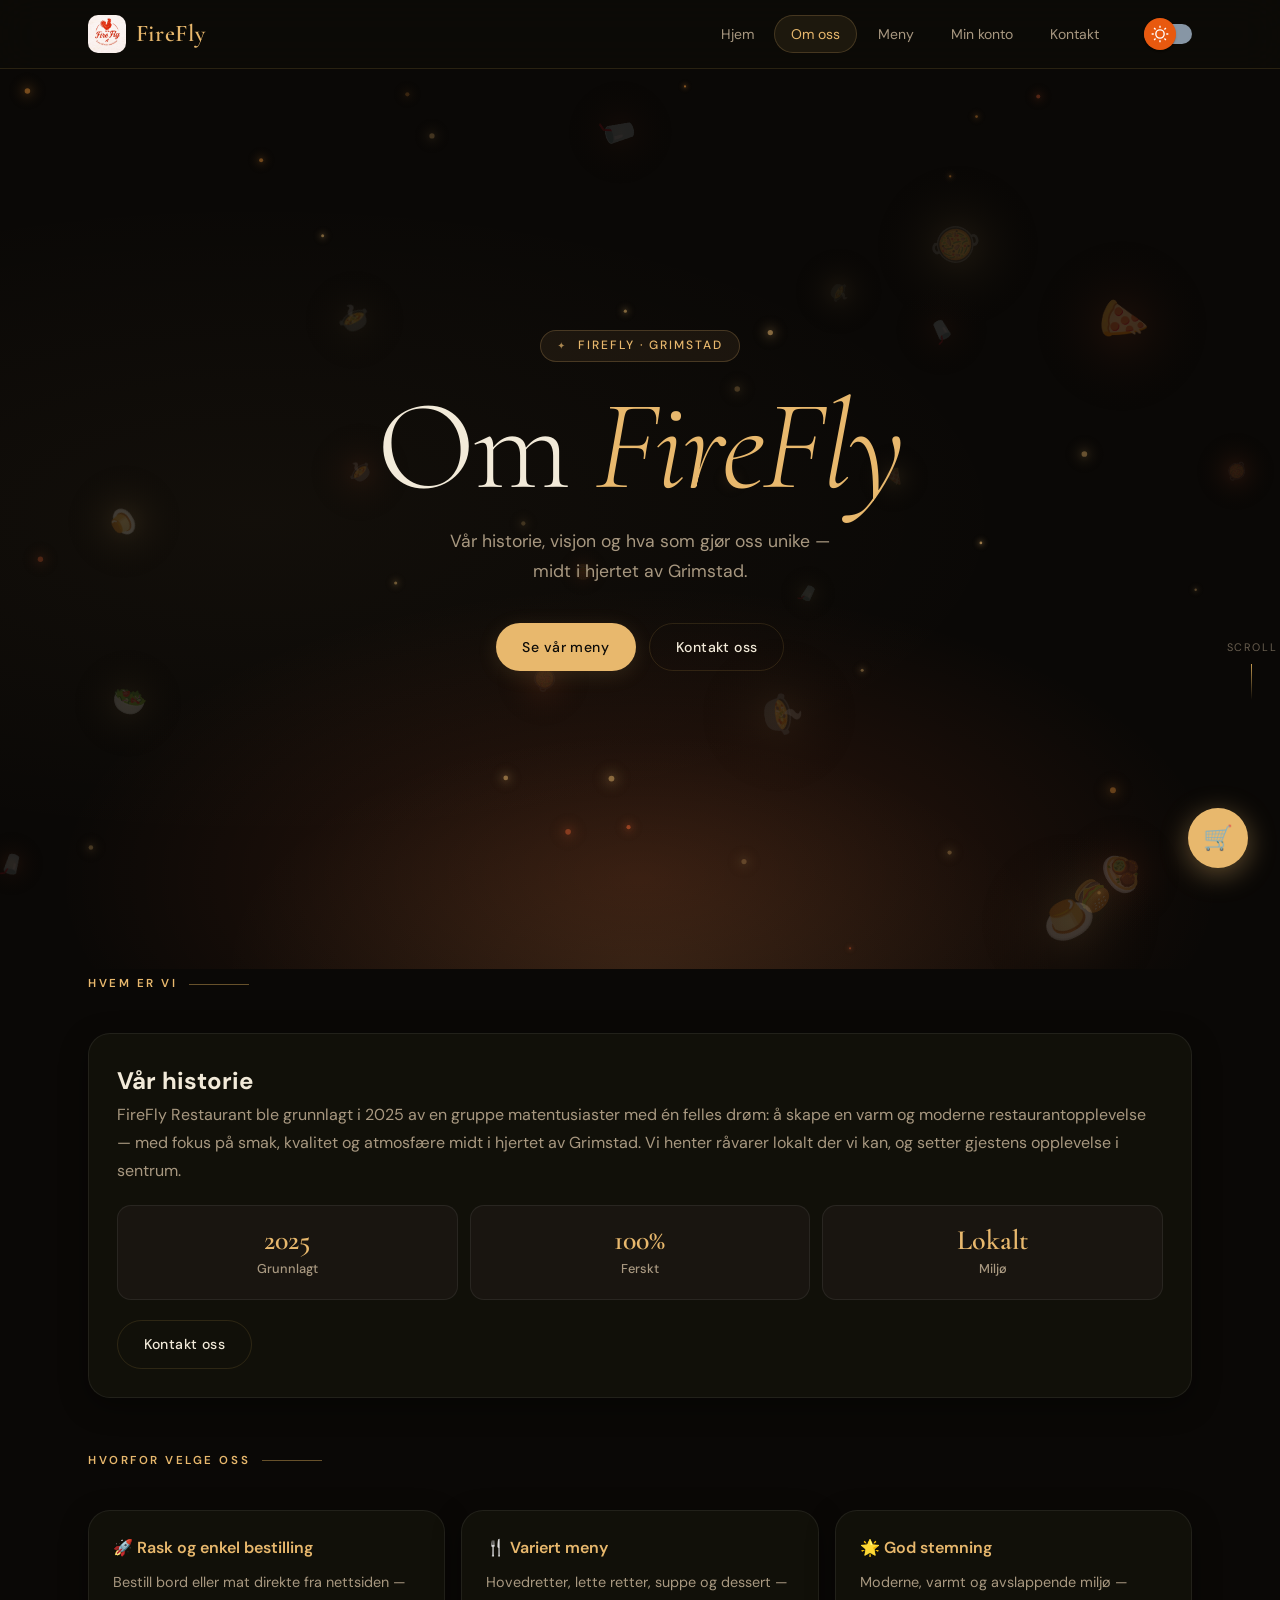
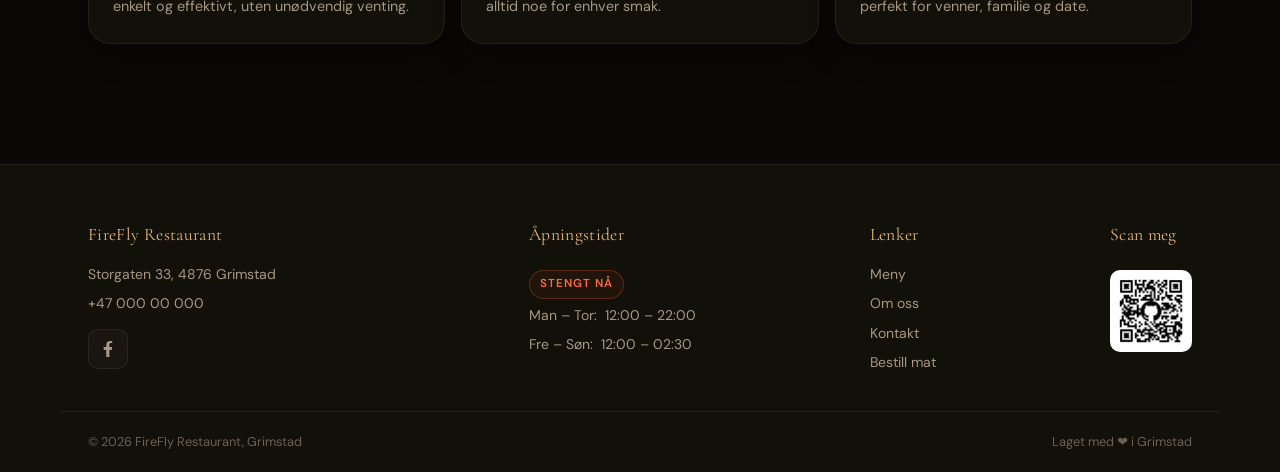
==== commit 8eb7bc22: "Added a new food animtaion and fiksed som buges" ====
--- a/about.html
+++ b/about.html
@@ -3,9 +3,29 @@
 <head>
   <meta charset="UTF-8" />
   <meta name="viewport" content="width=device-width, initial-scale=1.0" />
-  <meta name="description" content="Om FireFly Restaurant – vår historie og verdier i Grimstad." />
+  <meta name="description" content="FireFly Restaurant – Deilig mat og drikke i Grimstad. Bestill bord i dag!" />
+  <meta name="theme-color" content="#e8b86d">
+  <meta name="apple-mobile-web-app-capable" content="yes">
+  <meta name="apple-mobile-web-app-status-bar-style" content="default">
+  
+  <!-- PWA -->
+  <link rel="manifest" href="/manifest.json">
+  
+  <!-- Preload kritisk -->
+  <link rel="preload" href="images/flyfire.png" as="image">
+  <link rel="preload" href="styles.css" as="style">
+  
+  <!-- Google Fonts + Formspree raskere -->
+  <link rel="preconnect" href="https://fonts.googleapis.com">
+  <link rel="preconnect" href="https://fonts.gstatic.com" crossorigin>
+  <link rel="preconnect" href="https://formspree.io">
+  <link rel="dns-prefetch" href="//maps.googleapis.com">
+  
+  <!-- Fonts -->
+  <link href="https://fonts.googleapis.com/css2?family=Cormorant+Garamond:ital,wght@0,300;0,400;0,600;1,300;1,400&family=DM+Sans:opsz,wght@9..40,300;9..40,400;9..40,500;9..40,600&display=swap" rel="stylesheet" />
+  
   <link rel="stylesheet" href="styles.css" />
-  <title>Om oss – FireFly Restaurant</title>
+  <title>Om oss – FireFly Restaurant Grimstad</title>
 </head>
 <body>
 
@@ -15,7 +35,7 @@
 <header class="siteHeader">
   <div class="headerInner">
     <a class="brand" href="index.html" aria-label="Gå til FireFly forsiden">
-      <img src="images/flyfire.png" alt="" aria-hidden="true" />
+      <img src="images/flyfire.png" alt="" loading="lazy" width="38" height="38" />
       <span>FireFly</span>
     </a>
     <nav class="navigation" id="mainNav" aria-label="Hovednavigasjon">
@@ -40,10 +60,16 @@
 </header>
 
 <main id="main">
-  <section class="hero hero--small" aria-labelledby="aboutHeroTitle">
+  <section class="hero full" id="aboutHero" aria-labelledby="aboutHeroTitle">
+    <canvas id="foodCanvas" aria-hidden="true"></canvas>
     <span class="heroBadge">FireFly · Grimstad</span>
     <h1 id="aboutHeroTitle">Om <span class="accent">FireFly</span></h1>
-    <p>Vår historie, visjon og hva som gjør oss unike.</p>
+    <p>Vår historie, visjon og hva som gjør oss unike —<br>midt i hjertet av Grimstad.</p>
+    <div class="heroActions">
+      <a class="btn primary" href="menu.html">Se vår meny</a>
+      <a class="btn ghost" href="contact.html">Kontakt oss</a>
+    </div>
+    <div class="scrollHint" aria-hidden="true">Scroll</div>
   </section>
 
   <section class="aboutPage" aria-labelledby="aboutPageTitle">
@@ -52,9 +78,7 @@
     <article class="panel reveal">
       <h2>Vår historie</h2>
       <p class="muted lead">
-        FireFly Restaurant ble grunnlagt i 2025 av en gruppe matentusiaster.
-        Målet var å skape en varm og moderne restaurantopplevelse — med fokus på smak, kvalitet og atmosfære
-        midt i hjertet av Grimstad.
+        FireFly Restaurant ble grunnlagt i 2025 av en gruppe matentusiaster med én felles drøm: å skape en varm og moderne restaurantopplevelse — med fokus på smak, kvalitet og atmosfære midt i hjertet av Grimstad. Vi henter råvarer lokalt der vi kan, og setter gjestens opplevelse i sentrum.
       </p>
       <div class="statRow" aria-label="Høydepunkter">
         <div class="stat"><div class="statNum">2025</div><div class="statText">Grunnlagt</div></div>
@@ -71,7 +95,7 @@
       <div class="whyGrid">
         <div class="whyItem reveal">
           <div class="whyTitle">🚀 Rask og enkel bestilling</div>
-          <p>Bestill bord eller kontakt oss direkte — enkelt og effektivt, uten stress.</p>
+          <p>Bestill bord eller mat direkte fra nettsiden — enkelt og effektivt, uten unødvendig venting.</p>
         </div>
         <div class="whyItem reveal" style="transition-delay:0.1s">
           <div class="whyTitle">🍴 Variert meny</div>
@@ -101,6 +125,7 @@
     </div>
     <div>
       <h3>Åpningstider</h3>
+      <span class="openStatusBadge openNowBadge" aria-live="polite">Åpent nå</span>
       <p>Man – Tor:&nbsp; 12:00 – 22:00</p>
       <p>Fre – Søn:&nbsp; 12:00 – 02:30</p>
     </div>
@@ -141,5 +166,6 @@
 </div>
 
 <script src="script.js"></script>
+<script src="foodanimation.js"></script>
 </body>
 </html>
--- a/styles.css
+++ b/styles.css
@@ -7,31 +7,31 @@
 
 /* ── TOKENS ──────────────────────────────────────────────── */
 :root {
-  --bg:        #0d0b08;
-  --bg2:       #141210;
-  --surface:   #141210;
-  --surface2:  #1c1916;
-  --surface3:  #221f1a;
-
-  --border:    rgba(255, 200, 100, 0.10);
-  --border2:   rgba(255, 255, 255, 0.06);
+  --bg:        #0a0806;
+  --bg2:       #111009;
+  --surface:   #111009;
+  --surface2:  #191510;
+  --surface3:  #1f1b14;
+
+  --border:    rgba(255, 200, 100, 0.12);
+  --border2:   rgba(255, 255, 255, 0.07);
 
   --gold:      #e8b86d;
   --gold-dim:  #c49a50;
-  --gold-glow: rgba(232, 184, 109, 0.12);
+  --gold-glow: rgba(232, 184, 109, 0.13);
   --ember:     #ff6b35;
   --accent:    #e8b86d;
 
-  --text:      #f0e8d8;
+  --text:      #f2ead9;
   --muted:     #a89880;
-  --muted2:    rgba(168, 152, 128, 0.65);
-
-  --max:       1140px;
-  --padX:      24px;
-  --radius:    14px;
-  --radiusLg:  20px;
-  --shadow:    0 20px 60px rgba(0, 0, 0, 0.55);
-  --shadowSm:  0 8px 24px  rgba(0, 0, 0, 0.35);
+  --muted2:    rgba(168, 152, 128, 0.60);
+
+  --max:       1160px;
+  --padX:      28px;
+  --radius:    16px;
+  --radiusLg:  22px;
+  --shadow:    0 24px 70px rgba(0, 0, 0, 0.60);
+  --shadowSm:  0 8px 28px  rgba(0, 0, 0, 0.38);
 
   --ff-serif:  'Cormorant Garamond', Georgia, serif;
   --ff-sans:   'DM Sans', system-ui, sans-serif;
@@ -383,8 +383,9 @@
   align-items: center;
   justify-content: center;
   background:
-    radial-gradient(ellipse 65% 55% at 50% 85%, rgba(255,107,53,.12), transparent 65%),
-    radial-gradient(ellipse 45% 35% at 50% 100%, rgba(232,184,109,.08), transparent 60%),
+    radial-gradient(ellipse 70% 50% at 50% 90%, rgba(255,107,53,.15), transparent 65%),
+    radial-gradient(ellipse 50% 40% at 50% 100%, rgba(232,184,109,.10), transparent 65%),
+    radial-gradient(ellipse 100% 60% at 20% 50%, rgba(232,184,109,.04), transparent 60%),
     var(--bg);
 }
 
@@ -1352,7 +1353,104 @@
   animation: fadeUp 0.6s 0.45s ease both;
 }
 
-/* ── RESPONSIVE ──────────────────────────────────────────── */
+/* ── CARD HOVER SHIMMER ──────────────────────────────────── */
+.card::after,
+.aboutCard::after,
+.panel::after {
+  content: '';
+  position: absolute;
+  inset: 0;
+  border-radius: inherit;
+  background: radial-gradient(ellipse 60% 40% at 50% 0%, rgba(232,184,109,.05), transparent 70%);
+  opacity: 0;
+  pointer-events: none;
+  transition: opacity var(--t);
+}
+.card:hover::after,
+.aboutCard:hover::after,
+.panel:hover::after { opacity: 1; }
+
+/* ── OPEN HOURS BADGE (footer) ────────────────────────────── */
+.openNowBadge {
+  display: inline-flex;
+  align-items: center;
+  gap: 0.4rem;
+  font-size: 0.72rem;
+  font-weight: 600;
+  letter-spacing: 0.08em;
+  text-transform: uppercase;
+  padding: 0.25rem 0.65rem;
+  border-radius: 100px;
+  border: 1px solid rgba(74,222,128,.25);
+  background: rgba(74,222,128,.07);
+  color: #4ade80;
+  margin-top: 0.5rem;
+}
+.openNowBadge::before {
+  content: '';
+  width: 6px; height: 6px;
+  border-radius: 50%;
+  background: #4ade80;
+  animation: blink 2s ease-in-out infinite;
+}
+@keyframes blink {
+  0%,100% { opacity:1; }
+  50% { opacity:0.3; }
+}
+.closedBadge {
+  display: inline-flex;
+  align-items: center;
+  gap: 0.4rem;
+  font-size: 0.72rem;
+  font-weight: 600;
+  letter-spacing: 0.08em;
+  text-transform: uppercase;
+  padding: 0.25rem 0.65rem;
+  border-radius: 100px;
+  border: 1px solid rgba(255,107,53,.25);
+  background: rgba(255,107,53,.07);
+  color: var(--ember);
+  margin-top: 0.5rem;
+}
+
+/* ── IMPROVED SECTION SPACING ─────────────────────────────── */
+main > section { margin-bottom: 100px; }
+main > section:last-of-type { margin-bottom: 120px; }
+
+/* ── CONTACT FORM IMPROVEMENTS ───────────────────────────── */
+.contactForm textarea {
+  resize: vertical;
+  min-height: 140px;
+}
+
+/* ── MENU CARD IMPROVEMENTS ───────────────────────────────── */
+.card h3 {
+  font-family: var(--ff-serif);
+  font-size: 1.2rem;
+  font-weight: 400;
+  margin-bottom: 0.35rem;
+  transition: color var(--t);
+}
+.card:hover h3 { color: var(--gold); }
+
+/* ── IMPROVED ABOUT PAGE STATS ────────────────────────────── */
+.stat {
+  border-radius: 14px;
+  padding: 1.25rem 1rem;
+  background: var(--surface2);
+  border: 1px solid var(--border2);
+  text-align: center;
+  transition: border-color var(--t), transform var(--t);
+}
+.stat:hover { border-color: rgba(232,184,109,.25); transform: translateY(-2px); }
+
+/* ── ANCHOR OFFSET FIX ────────────────────────────────────── */
+[id] { scroll-margin-top: 88px; }
+
+/* ── THANKS SECTION IMPROVEMENT ──────────────────────────── */
+.thanksSection p:last-of-type { margin-bottom: 0.5rem; }
+
+
 @media (max-width: 900px) {
   .navigation {
     display: none;
@@ -1362,12 +1460,12 @@
     right: 0;
     background: var(--surface);
     border-bottom: 1px solid var(--border2);
-    padding: 1rem var(--padX);
-    box-shadow: var(--shadowSm);
+    padding: 0.75rem var(--padX) 1rem;
+    box-shadow: 0 16px 40px rgba(0,0,0,.45);
   }
   .navigation.open { display: block; }
-  .navigation ul { flex-direction: column; gap: 0.35rem; }
-  .navigation a { border-radius: 10px; padding: 0.7rem 1rem; font-size: 0.95rem; }
+  .navigation ul { flex-direction: column; gap: 0.25rem; }
+  .navigation a { border-radius: 12px; padding: 0.8rem 1rem; font-size: 0.95rem; width: 100%; }
   .hamburger { display: flex; }
 
   .aboutGrid,
@@ -1399,4 +1497,139 @@
   .orderBubble { bottom: 1.25rem; right: 1.25rem; }
   .featureDivider { display: none; }
   .featureItem { flex: 1 1 45%; padding: 0.5rem 0.75rem; justify-content: center; }
+}
+/* ── CUSTOM SCROLLBAR ─────────────────────────────────────── */
+::-webkit-scrollbar { width: 6px; }
+::-webkit-scrollbar-track { background: var(--bg); }
+::-webkit-scrollbar-thumb { background: var(--surface3); border-radius: 99px; }
+::-webkit-scrollbar-thumb:hover { background: var(--gold-dim); }
+
+/* ── SMOOTH SELECTION ────────────────────────────────────── */
+::selection { background: rgba(232,184,109,.20); color: var(--text); }
+
+/* ── PRINT STYLES ────────────────────────────────────────── */
+@media print {
+  .siteHeader, .orderBubble, .hamburger, .uiSwitchWrap, .footerQR { display: none !important; }
+  body { background: #fff; color: #000; }
+}
+
+/* ── IMPROVED PREVIEW GRID (index) ──────────────────────── */
+.previewGrid {
+  grid-template-columns: repeat(2, 1fr);
+}
+@media (max-width: 640px) {
+  .previewGrid { grid-template-columns: 1fr; }
+}
+
+/* ── BOOKING PAGE PADDING ─────────────────────────────────── */
+.bookingPage { padding-bottom: 80px; }
+
+/* ── BETTER INPUT AUTOFILL ───────────────────────────────── */
+input:-webkit-autofill,
+input:-webkit-autofill:hover,
+input:-webkit-autofill:focus {
+  -webkit-box-shadow: 0 0 0 1000px var(--surface2) inset;
+  -webkit-text-fill-color: var(--text);
+  caret-color: var(--text);
+  transition: background-color 5000s ease-in-out 0s;
+}
+
+/* ── FEATURE STRIP HOVER ─────────────────────────────────── */
+.featureItem {
+  transition: color var(--t);
+}
+.featureItem:hover { color: var(--gold); }
+
+/* ── HERO BADGE PULSE AFTER ──────────────────────────────── */
+.heroBadge::before {
+  content: '✦';
+  margin-right: 0.3rem;
+  font-size: 0.6rem;
+  opacity: 0.7;
+}
+
+/* ── FOOTER LINK HOVER UNDERLINE ─────────────────────────── */
+.footer div > p > a {
+  position: relative;
+}
+.footer div > p > a::after {
+  content: '';
+  position: absolute;
+  bottom: -1px;
+  left: 0;
+  width: 0;
+  height: 1px;
+  background: var(--gold);
+  transition: width var(--t) var(--ease);
+}
+.footer div > p > a:hover::after { width: 100%; }
+
+/* ── BETTER BUTTON ACTIVE STATE ──────────────────────────── */
+.btn:active { transform: translateY(0) scale(0.98); }
+.btn.primary:active { box-shadow: 0 2px 8px var(--gold-glow); }
+
+/* ── MENU SEARCH ICON ────────────────────────────────────── */
+.searchWrap {
+  position: relative;
+}
+.searchWrap::before {
+  content: '🔍';
+  position: absolute;
+  left: 1rem;
+  top: 50%;
+  transform: translateY(-50%);
+  font-size: 0.85rem;
+  pointer-events: none;
+  z-index: 1;
+}
+.searchWrap input {
+  padding-left: 2.6rem;
+}
+
+/* ── CONTACT INFO HOVER SLIDE ────────────────────────────── */
+.contactInfo .infoItem {
+  transition: transform var(--t) var(--ease), border-color var(--t), background var(--t);
+}
+.contactInfo .infoItem:hover {
+  transform: translateX(5px);
+  border-color: rgba(232,184,109,.25);
+  background: var(--surface);
+}
+
+/* ── WHY ITEM IMPROVED ───────────────────────────────────── */
+.whyItem {
+  padding: 1.5rem;
+  border-radius: var(--radiusLg);
+}
+.whyItem .whyTitle {
+  font-size: 1rem;
+  margin-bottom: 0.65rem;
+}
+
+/* ── STAT ROW ANIMATION ──────────────────────────────────── */
+.statNum {
+  font-size: 1.75rem;
+}
+
+/* ── ACCOUNT PAGE MOBILE ─────────────────────────────────── */
+@media (max-width: 780px) {
+  .accountLayout {
+    grid-template-columns: 1fr !important;
+  }
+  .accountSidebar {
+    position: static !important;
+  }
+}
+
+/* ── ABOUT / CONTACT FULL HERO MARGIN FIX ────────────────── */
+/* When hero is full-height, give the first content section breathing room */
+.hero.full + section,
+.hero.full ~ section:first-of-type {
+  margin-top: 0;
+}
+
+/* Scroll anchor: offset by header height */
+#contactMe,
+#aboutPageTitle {
+  scroll-margin-top: 90px;
 }
--- a/styles.css
+++ b/styles.css
@@ -7,31 +7,31 @@
 
 /* ── TOKENS ──────────────────────────────────────────────── */
 :root {
-  --bg:        #0d0b08;
-  --bg2:       #141210;
-  --surface:   #141210;
-  --surface2:  #1c1916;
-  --surface3:  #221f1a;
-
-  --border:    rgba(255, 200, 100, 0.10);
-  --border2:   rgba(255, 255, 255, 0.06);
+  --bg:        #0a0806;
+  --bg2:       #111009;
+  --surface:   #111009;
+  --surface2:  #191510;
+  --surface3:  #1f1b14;
+
+  --border:    rgba(255, 200, 100, 0.12);
+  --border2:   rgba(255, 255, 255, 0.07);
 
   --gold:      #e8b86d;
   --gold-dim:  #c49a50;
-  --gold-glow: rgba(232, 184, 109, 0.12);
+  --gold-glow: rgba(232, 184, 109, 0.13);
   --ember:     #ff6b35;
   --accent:    #e8b86d;
 
-  --text:      #f0e8d8;
+  --text:      #f2ead9;
   --muted:     #a89880;
-  --muted2:    rgba(168, 152, 128, 0.65);
-
-  --max:       1140px;
-  --padX:      24px;
-  --radius:    14px;
-  --radiusLg:  20px;
-  --shadow:    0 20px 60px rgba(0, 0, 0, 0.55);
-  --shadowSm:  0 8px 24px  rgba(0, 0, 0, 0.35);
+  --muted2:    rgba(168, 152, 128, 0.60);
+
+  --max:       1160px;
+  --padX:      28px;
+  --radius:    16px;
+  --radiusLg:  22px;
+  --shadow:    0 24px 70px rgba(0, 0, 0, 0.60);
+  --shadowSm:  0 8px 28px  rgba(0, 0, 0, 0.38);
 
   --ff-serif:  'Cormorant Garamond', Georgia, serif;
   --ff-sans:   'DM Sans', system-ui, sans-serif;
@@ -383,8 +383,9 @@
   align-items: center;
   justify-content: center;
   background:
-    radial-gradient(ellipse 65% 55% at 50% 85%, rgba(255,107,53,.12), transparent 65%),
-    radial-gradient(ellipse 45% 35% at 50% 100%, rgba(232,184,109,.08), transparent 60%),
+    radial-gradient(ellipse 70% 50% at 50% 90%, rgba(255,107,53,.15), transparent 65%),
+    radial-gradient(ellipse 50% 40% at 50% 100%, rgba(232,184,109,.10), transparent 65%),
+    radial-gradient(ellipse 100% 60% at 20% 50%, rgba(232,184,109,.04), transparent 60%),
     var(--bg);
 }
 
@@ -1352,7 +1353,104 @@
   animation: fadeUp 0.6s 0.45s ease both;
 }
 
-/* ── RESPONSIVE ──────────────────────────────────────────── */
+/* ── CARD HOVER SHIMMER ──────────────────────────────────── */
+.card::after,
+.aboutCard::after,
+.panel::after {
+  content: '';
+  position: absolute;
+  inset: 0;
+  border-radius: inherit;
+  background: radial-gradient(ellipse 60% 40% at 50% 0%, rgba(232,184,109,.05), transparent 70%);
+  opacity: 0;
+  pointer-events: none;
+  transition: opacity var(--t);
+}
+.card:hover::after,
+.aboutCard:hover::after,
+.panel:hover::after { opacity: 1; }
+
+/* ── OPEN HOURS BADGE (footer) ────────────────────────────── */
+.openNowBadge {
+  display: inline-flex;
+  align-items: center;
+  gap: 0.4rem;
+  font-size: 0.72rem;
+  font-weight: 600;
+  letter-spacing: 0.08em;
+  text-transform: uppercase;
+  padding: 0.25rem 0.65rem;
+  border-radius: 100px;
+  border: 1px solid rgba(74,222,128,.25);
+  background: rgba(74,222,128,.07);
+  color: #4ade80;
+  margin-top: 0.5rem;
+}
+.openNowBadge::before {
+  content: '';
+  width: 6px; height: 6px;
+  border-radius: 50%;
+  background: #4ade80;
+  animation: blink 2s ease-in-out infinite;
+}
+@keyframes blink {
+  0%,100% { opacity:1; }
+  50% { opacity:0.3; }
+}
+.closedBadge {
+  display: inline-flex;
+  align-items: center;
+  gap: 0.4rem;
+  font-size: 0.72rem;
+  font-weight: 600;
+  letter-spacing: 0.08em;
+  text-transform: uppercase;
+  padding: 0.25rem 0.65rem;
+  border-radius: 100px;
+  border: 1px solid rgba(255,107,53,.25);
+  background: rgba(255,107,53,.07);
+  color: var(--ember);
+  margin-top: 0.5rem;
+}
+
+/* ── IMPROVED SECTION SPACING ─────────────────────────────── */
+main > section { margin-bottom: 100px; }
+main > section:last-of-type { margin-bottom: 120px; }
+
+/* ── CONTACT FORM IMPROVEMENTS ───────────────────────────── */
+.contactForm textarea {
+  resize: vertical;
+  min-height: 140px;
+}
+
+/* ── MENU CARD IMPROVEMENTS ───────────────────────────────── */
+.card h3 {
+  font-family: var(--ff-serif);
+  font-size: 1.2rem;
+  font-weight: 400;
+  margin-bottom: 0.35rem;
+  transition: color var(--t);
+}
+.card:hover h3 { color: var(--gold); }
+
+/* ── IMPROVED ABOUT PAGE STATS ────────────────────────────── */
+.stat {
+  border-radius: 14px;
+  padding: 1.25rem 1rem;
+  background: var(--surface2);
+  border: 1px solid var(--border2);
+  text-align: center;
+  transition: border-color var(--t), transform var(--t);
+}
+.stat:hover { border-color: rgba(232,184,109,.25); transform: translateY(-2px); }
+
+/* ── ANCHOR OFFSET FIX ────────────────────────────────────── */
+[id] { scroll-margin-top: 88px; }
+
+/* ── THANKS SECTION IMPROVEMENT ──────────────────────────── */
+.thanksSection p:last-of-type { margin-bottom: 0.5rem; }
+
+
 @media (max-width: 900px) {
   .navigation {
     display: none;
@@ -1362,12 +1460,12 @@
     right: 0;
     background: var(--surface);
     border-bottom: 1px solid var(--border2);
-    padding: 1rem var(--padX);
-    box-shadow: var(--shadowSm);
+    padding: 0.75rem var(--padX) 1rem;
+    box-shadow: 0 16px 40px rgba(0,0,0,.45);
   }
   .navigation.open { display: block; }
-  .navigation ul { flex-direction: column; gap: 0.35rem; }
-  .navigation a { border-radius: 10px; padding: 0.7rem 1rem; font-size: 0.95rem; }
+  .navigation ul { flex-direction: column; gap: 0.25rem; }
+  .navigation a { border-radius: 12px; padding: 0.8rem 1rem; font-size: 0.95rem; width: 100%; }
   .hamburger { display: flex; }
 
   .aboutGrid,
@@ -1399,4 +1497,139 @@
   .orderBubble { bottom: 1.25rem; right: 1.25rem; }
   .featureDivider { display: none; }
   .featureItem { flex: 1 1 45%; padding: 0.5rem 0.75rem; justify-content: center; }
+}
+/* ── CUSTOM SCROLLBAR ─────────────────────────────────────── */
+::-webkit-scrollbar { width: 6px; }
+::-webkit-scrollbar-track { background: var(--bg); }
+::-webkit-scrollbar-thumb { background: var(--surface3); border-radius: 99px; }
+::-webkit-scrollbar-thumb:hover { background: var(--gold-dim); }
+
+/* ── SMOOTH SELECTION ────────────────────────────────────── */
+::selection { background: rgba(232,184,109,.20); color: var(--text); }
+
+/* ── PRINT STYLES ────────────────────────────────────────── */
+@media print {
+  .siteHeader, .orderBubble, .hamburger, .uiSwitchWrap, .footerQR { display: none !important; }
+  body { background: #fff; color: #000; }
+}
+
+/* ── IMPROVED PREVIEW GRID (index) ──────────────────────── */
+.previewGrid {
+  grid-template-columns: repeat(2, 1fr);
+}
+@media (max-width: 640px) {
+  .previewGrid { grid-template-columns: 1fr; }
+}
+
+/* ── BOOKING PAGE PADDING ─────────────────────────────────── */
+.bookingPage { padding-bottom: 80px; }
+
+/* ── BETTER INPUT AUTOFILL ───────────────────────────────── */
+input:-webkit-autofill,
+input:-webkit-autofill:hover,
+input:-webkit-autofill:focus {
+  -webkit-box-shadow: 0 0 0 1000px var(--surface2) inset;
+  -webkit-text-fill-color: var(--text);
+  caret-color: var(--text);
+  transition: background-color 5000s ease-in-out 0s;
+}
+
+/* ── FEATURE STRIP HOVER ─────────────────────────────────── */
+.featureItem {
+  transition: color var(--t);
+}
+.featureItem:hover { color: var(--gold); }
+
+/* ── HERO BADGE PULSE AFTER ──────────────────────────────── */
+.heroBadge::before {
+  content: '✦';
+  margin-right: 0.3rem;
+  font-size: 0.6rem;
+  opacity: 0.7;
+}
+
+/* ── FOOTER LINK HOVER UNDERLINE ─────────────────────────── */
+.footer div > p > a {
+  position: relative;
+}
+.footer div > p > a::after {
+  content: '';
+  position: absolute;
+  bottom: -1px;
+  left: 0;
+  width: 0;
+  height: 1px;
+  background: var(--gold);
+  transition: width var(--t) var(--ease);
+}
+.footer div > p > a:hover::after { width: 100%; }
+
+/* ── BETTER BUTTON ACTIVE STATE ──────────────────────────── */
+.btn:active { transform: translateY(0) scale(0.98); }
+.btn.primary:active { box-shadow: 0 2px 8px var(--gold-glow); }
+
+/* ── MENU SEARCH ICON ────────────────────────────────────── */
+.searchWrap {
+  position: relative;
+}
+.searchWrap::before {
+  content: '🔍';
+  position: absolute;
+  left: 1rem;
+  top: 50%;
+  transform: translateY(-50%);
+  font-size: 0.85rem;
+  pointer-events: none;
+  z-index: 1;
+}
+.searchWrap input {
+  padding-left: 2.6rem;
+}
+
+/* ── CONTACT INFO HOVER SLIDE ────────────────────────────── */
+.contactInfo .infoItem {
+  transition: transform var(--t) var(--ease), border-color var(--t), background var(--t);
+}
+.contactInfo .infoItem:hover {
+  transform: translateX(5px);
+  border-color: rgba(232,184,109,.25);
+  background: var(--surface);
+}
+
+/* ── WHY ITEM IMPROVED ───────────────────────────────────── */
+.whyItem {
+  padding: 1.5rem;
+  border-radius: var(--radiusLg);
+}
+.whyItem .whyTitle {
+  font-size: 1rem;
+  margin-bottom: 0.65rem;
+}
+
+/* ── STAT ROW ANIMATION ──────────────────────────────────── */
+.statNum {
+  font-size: 1.75rem;
+}
+
+/* ── ACCOUNT PAGE MOBILE ─────────────────────────────────── */
+@media (max-width: 780px) {
+  .accountLayout {
+    grid-template-columns: 1fr !important;
+  }
+  .accountSidebar {
+    position: static !important;
+  }
+}
+
+/* ── ABOUT / CONTACT FULL HERO MARGIN FIX ────────────────── */
+/* When hero is full-height, give the first content section breathing room */
+.hero.full + section,
+.hero.full ~ section:first-of-type {
+  margin-top: 0;
+}
+
+/* Scroll anchor: offset by header height */
+#contactMe,
+#aboutPageTitle {
+  scroll-margin-top: 90px;
 }
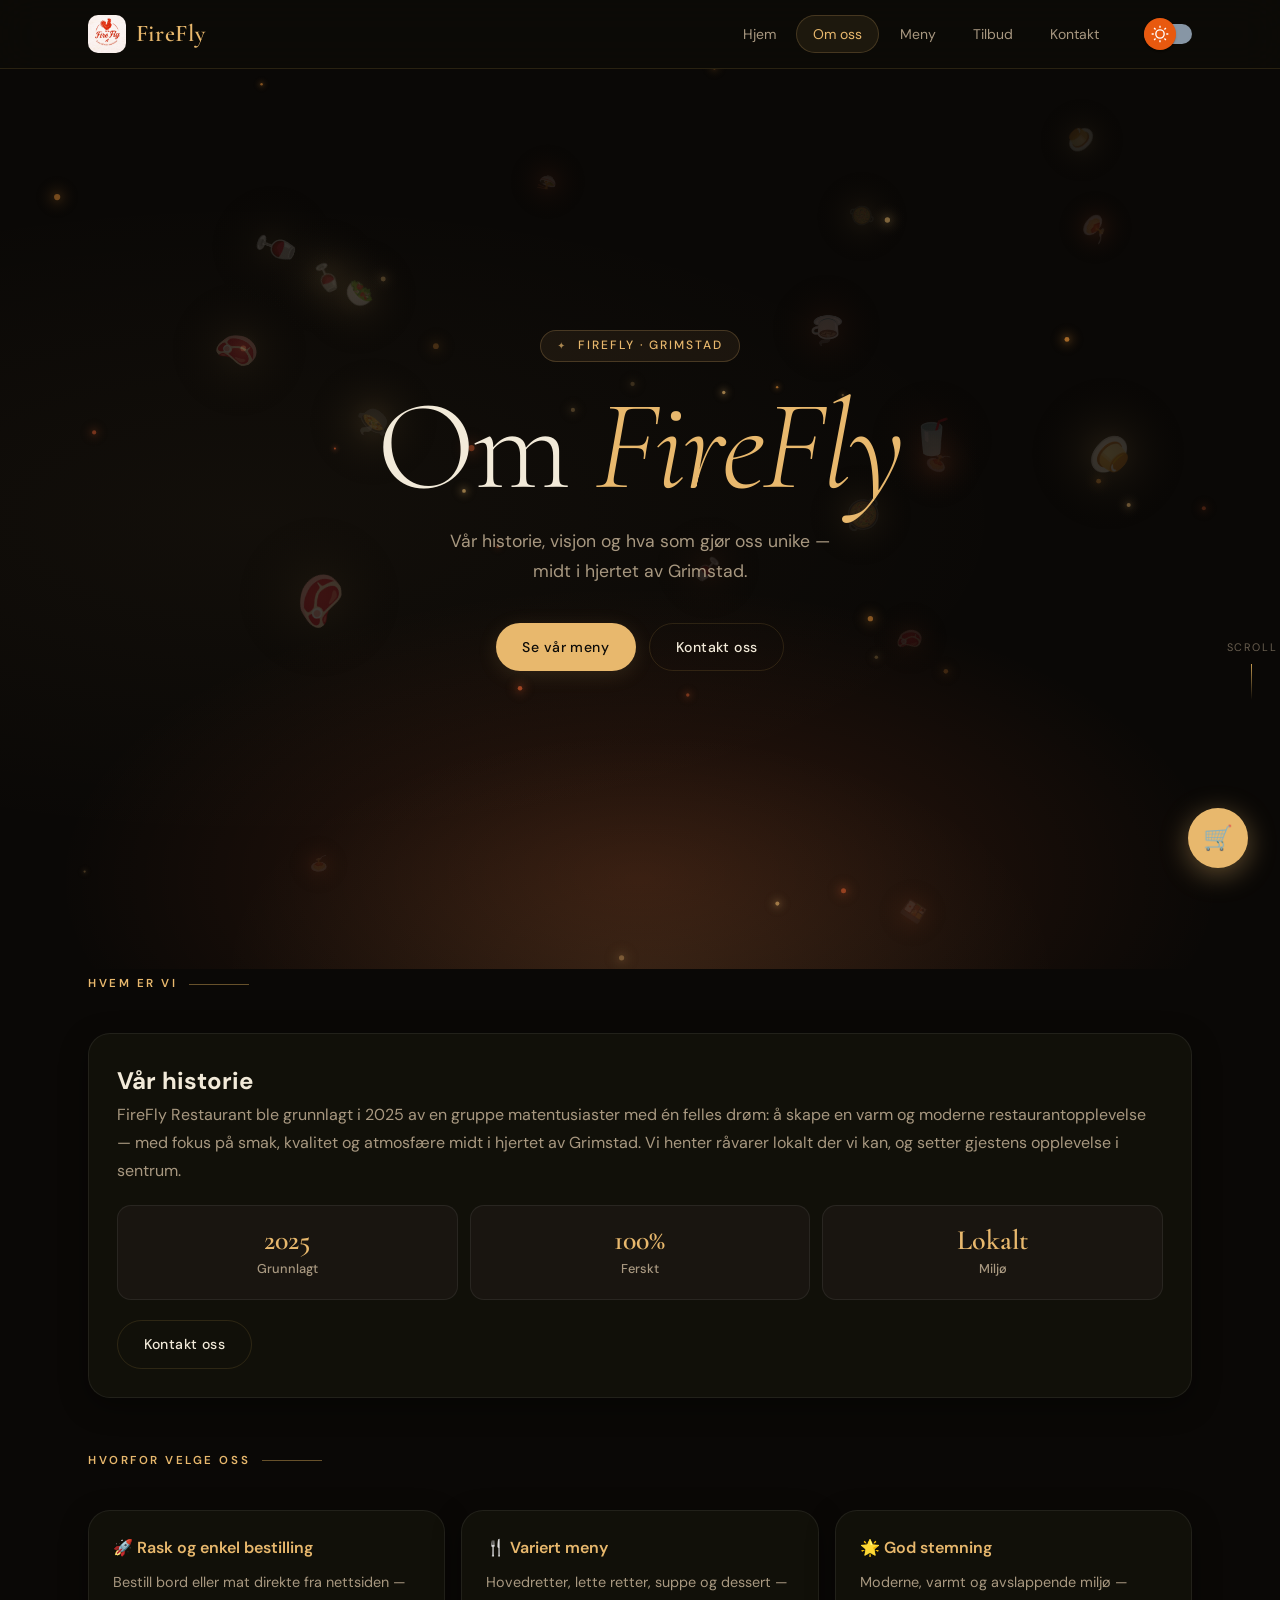
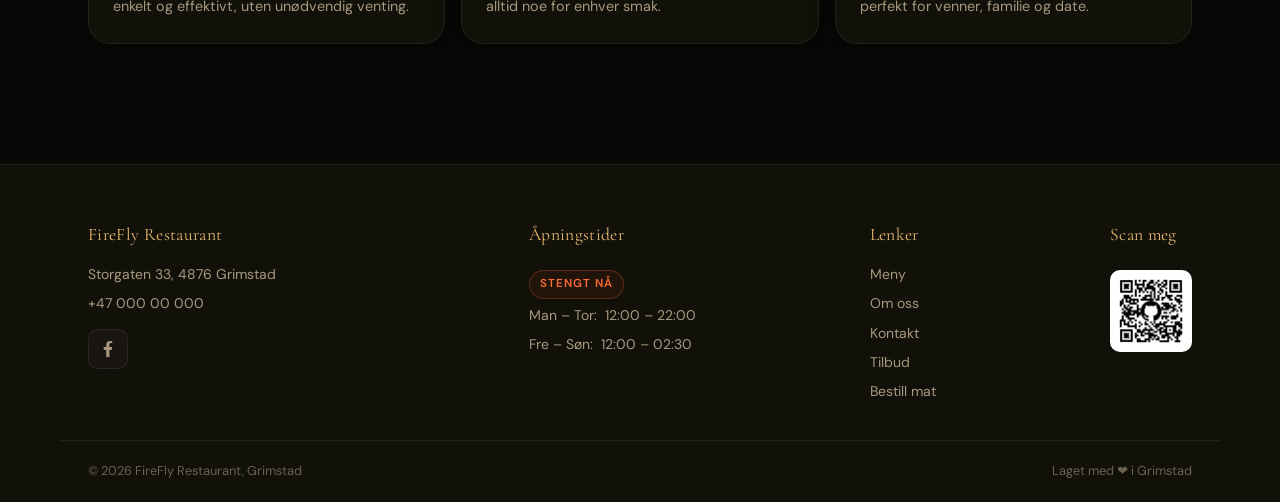
==== commit 0cbb8d46: "Added a new file that call tilbud. This file will be updated from website with an admin controll wit" ====
--- a/about.html
+++ b/about.html
@@ -43,7 +43,7 @@
         <li><a href="index.html">Hjem</a></li>
         <li><a class="active" href="about.html" aria-current="page">Om oss</a></li>
         <li><a href="menu.html">Meny</a></li>
-        <li><a href="minkonto.html">Min konto</a></li>
+        <li><a href="tilbud.html">Tilbud</a></li>
         <li><a href="contact.html">Kontakt</a></li>
       </ul>
     </nav>
@@ -134,6 +134,7 @@
       <p><a href="menu.html">Meny</a></p>
       <p><a href="about.html">Om oss</a></p>
       <p><a href="contact.html">Kontakt</a></p>
+      <p><a href="tilbud.html">Tilbud</a></p>
       <p><a href="booking.html">Bestill mat</a></p>
     </div>
     <div class="footerQR">
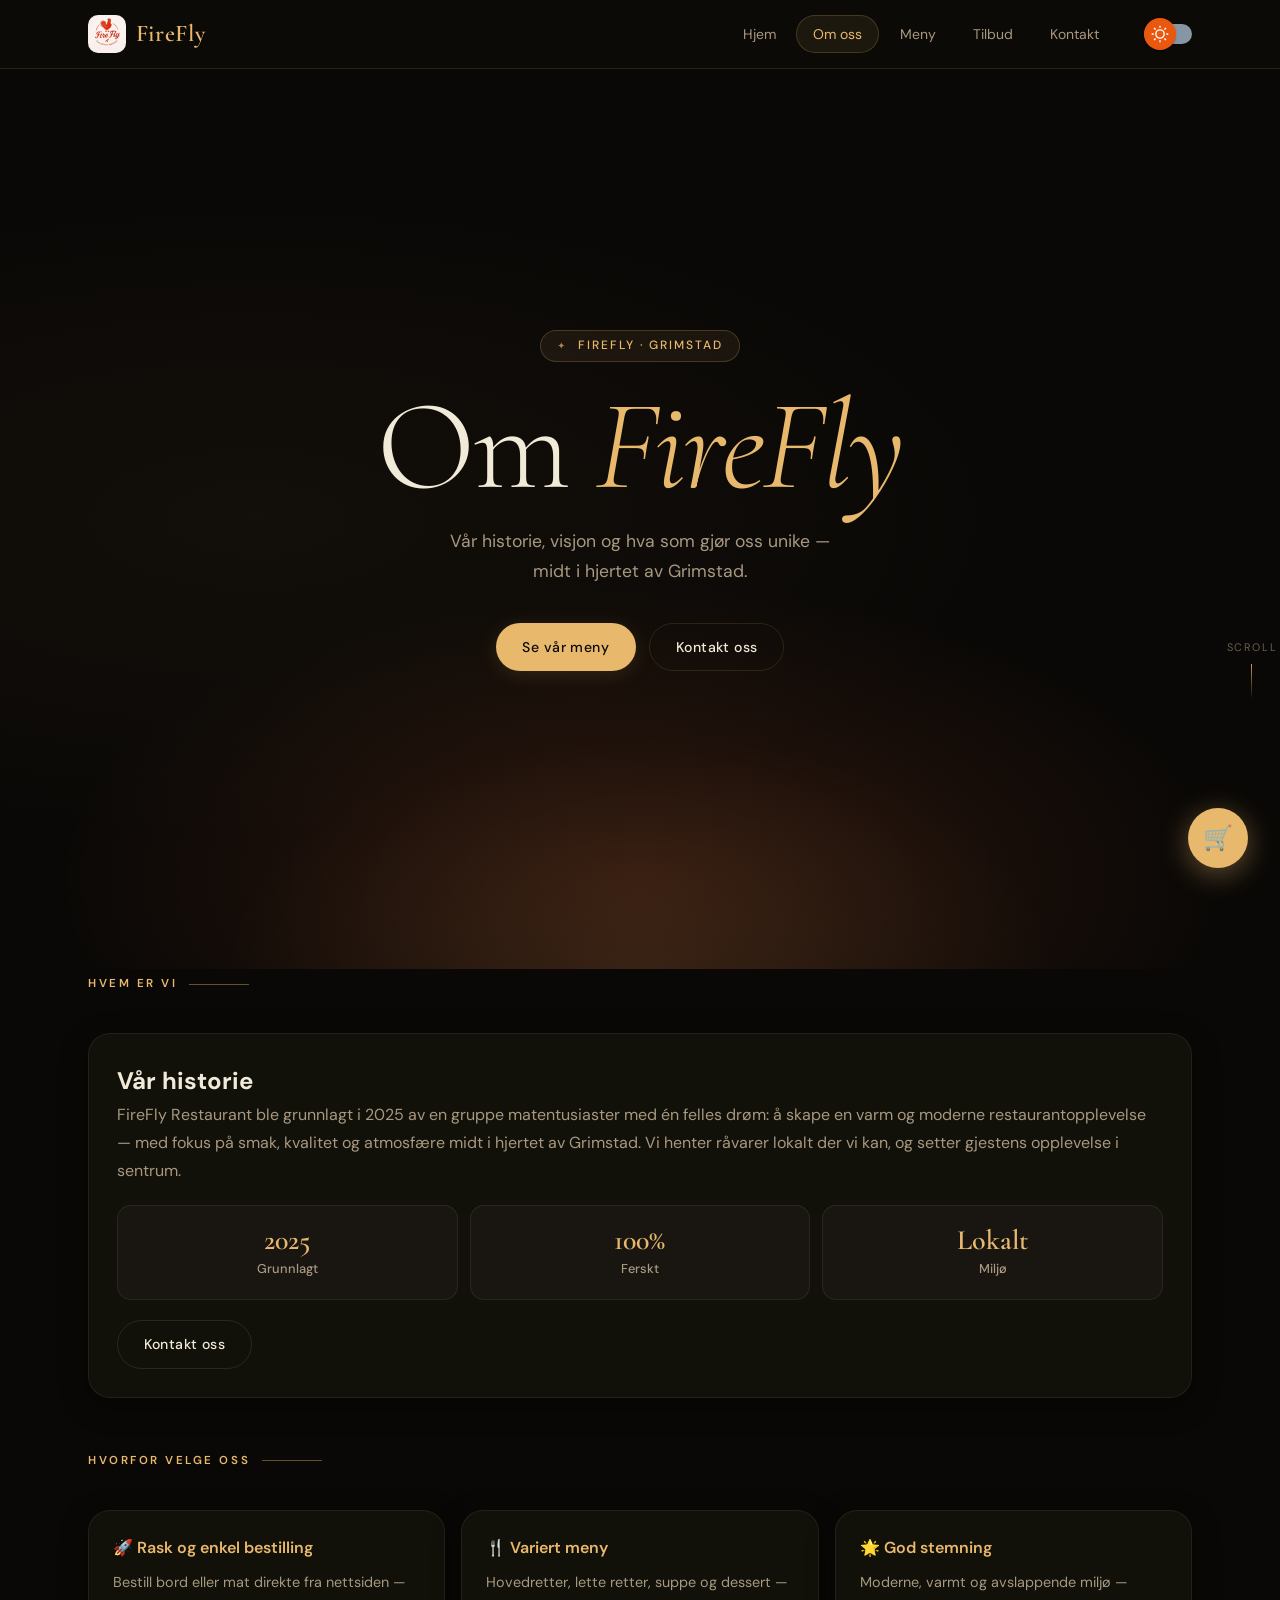
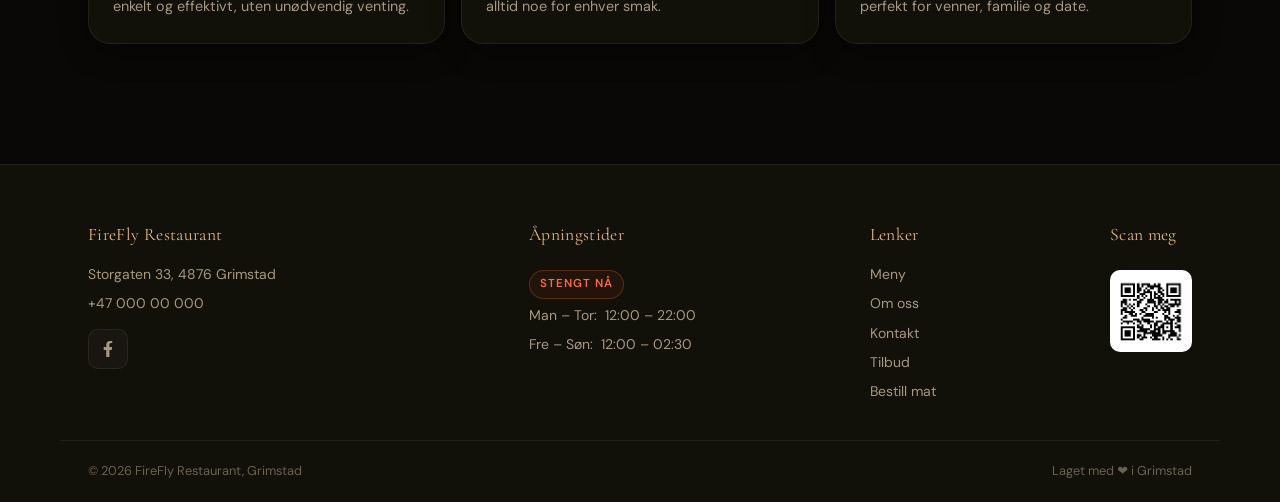
==== commit a6f61a4f: "Uplauded new qr code for my github website" ====
--- a/about.html
+++ b/about.html
@@ -139,7 +139,7 @@
     </div>
     <div class="footerQR">
       <h3>Scan meg</h3>
-      <img src="images/qrkode.png" alt="QR-kode til FireFly nettsiden" />
+      <img src="images/qrkode1.png" alt="QR-kode til min github-profil" />
     </div>
   </div>
   <div class="footerBottom">
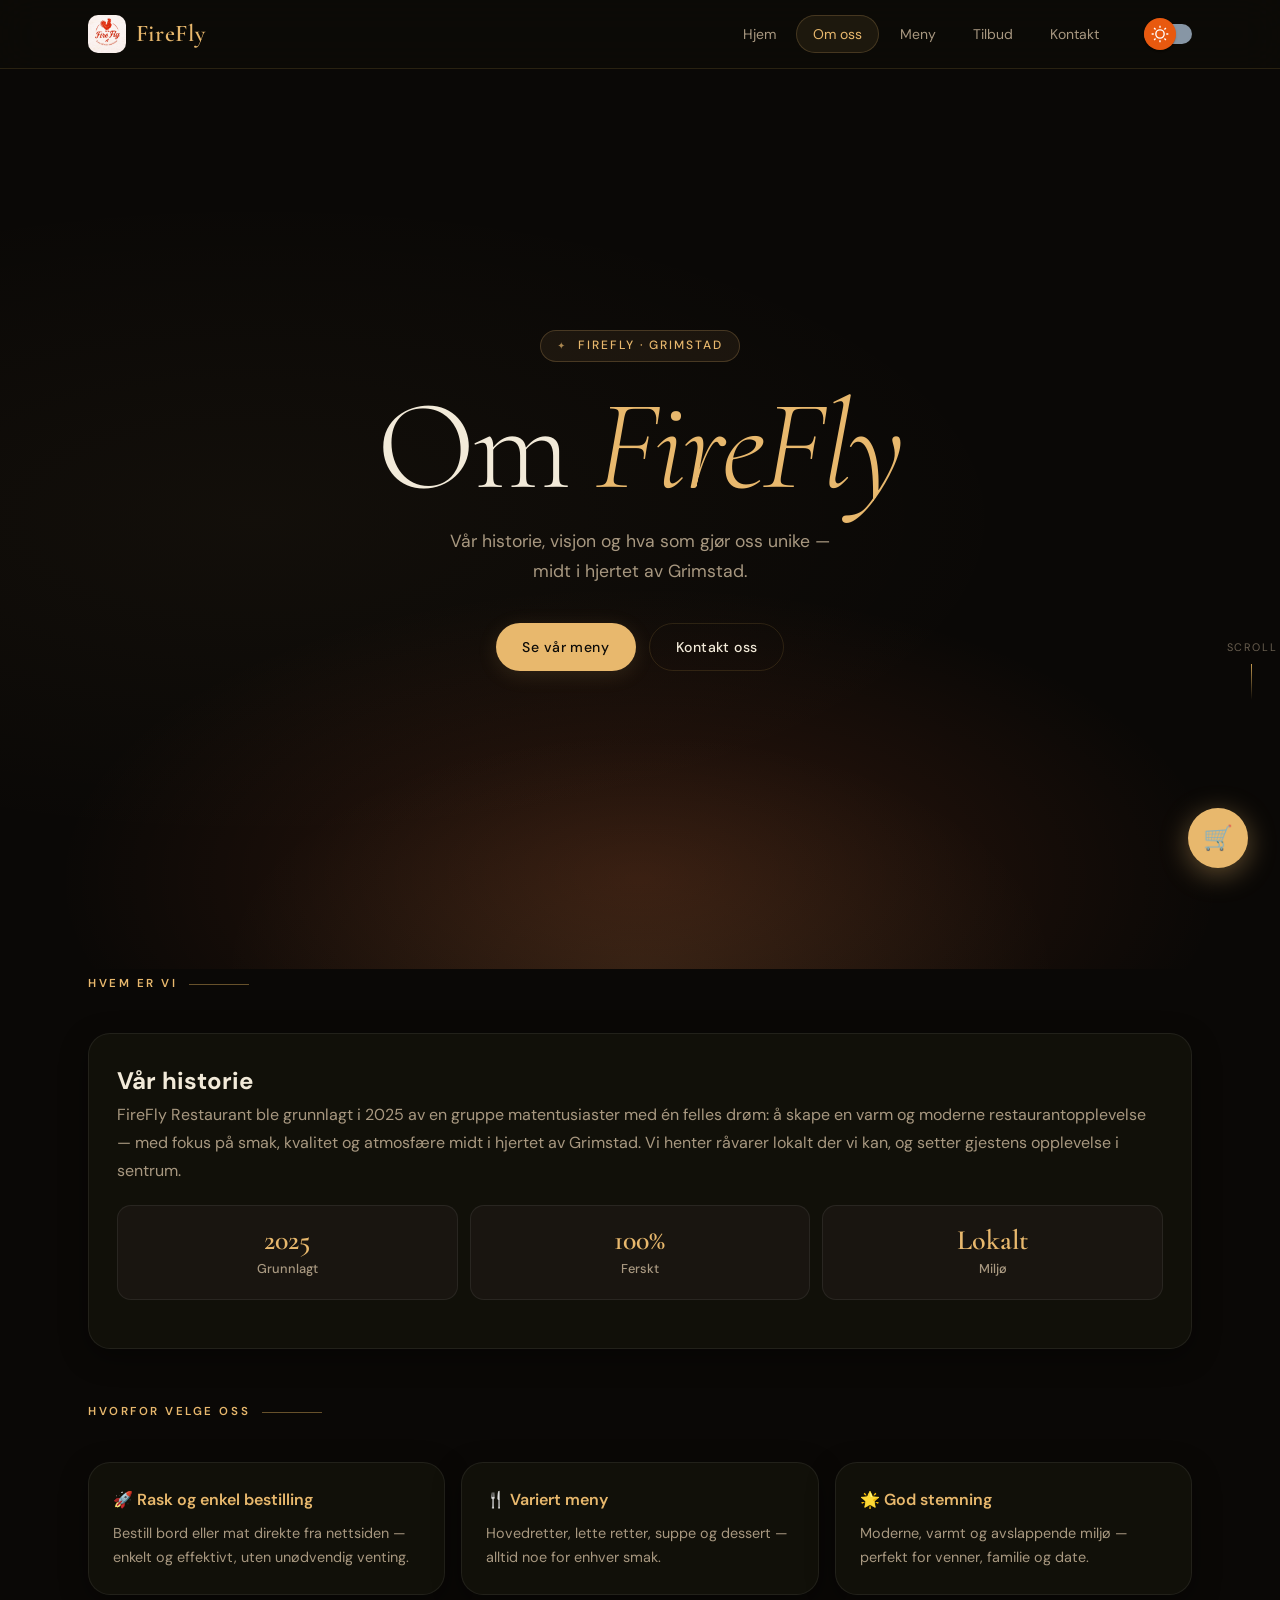
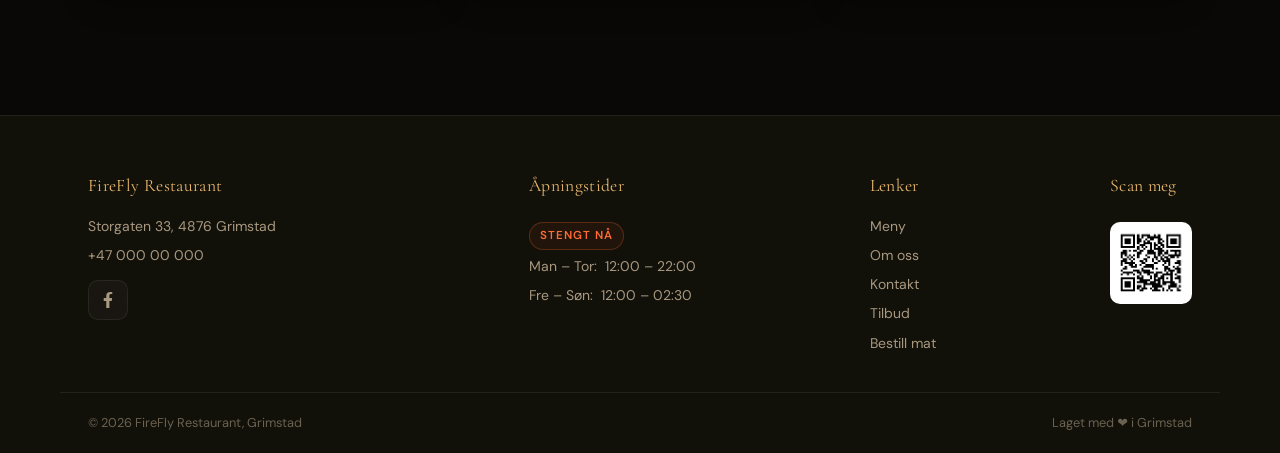
==== commit da05cd83: "Edit some buttons name" ====
--- a/about.html
+++ b/about.html
@@ -86,7 +86,6 @@
         <div class="stat"><div class="statNum">Lokalt</div><div class="statText">Miljø</div></div>
       </div>
       <div class="ctaRow">
-        <a class="btn ghost" href="contact.html">Kontakt oss</a>
       </div>
     </article>
 
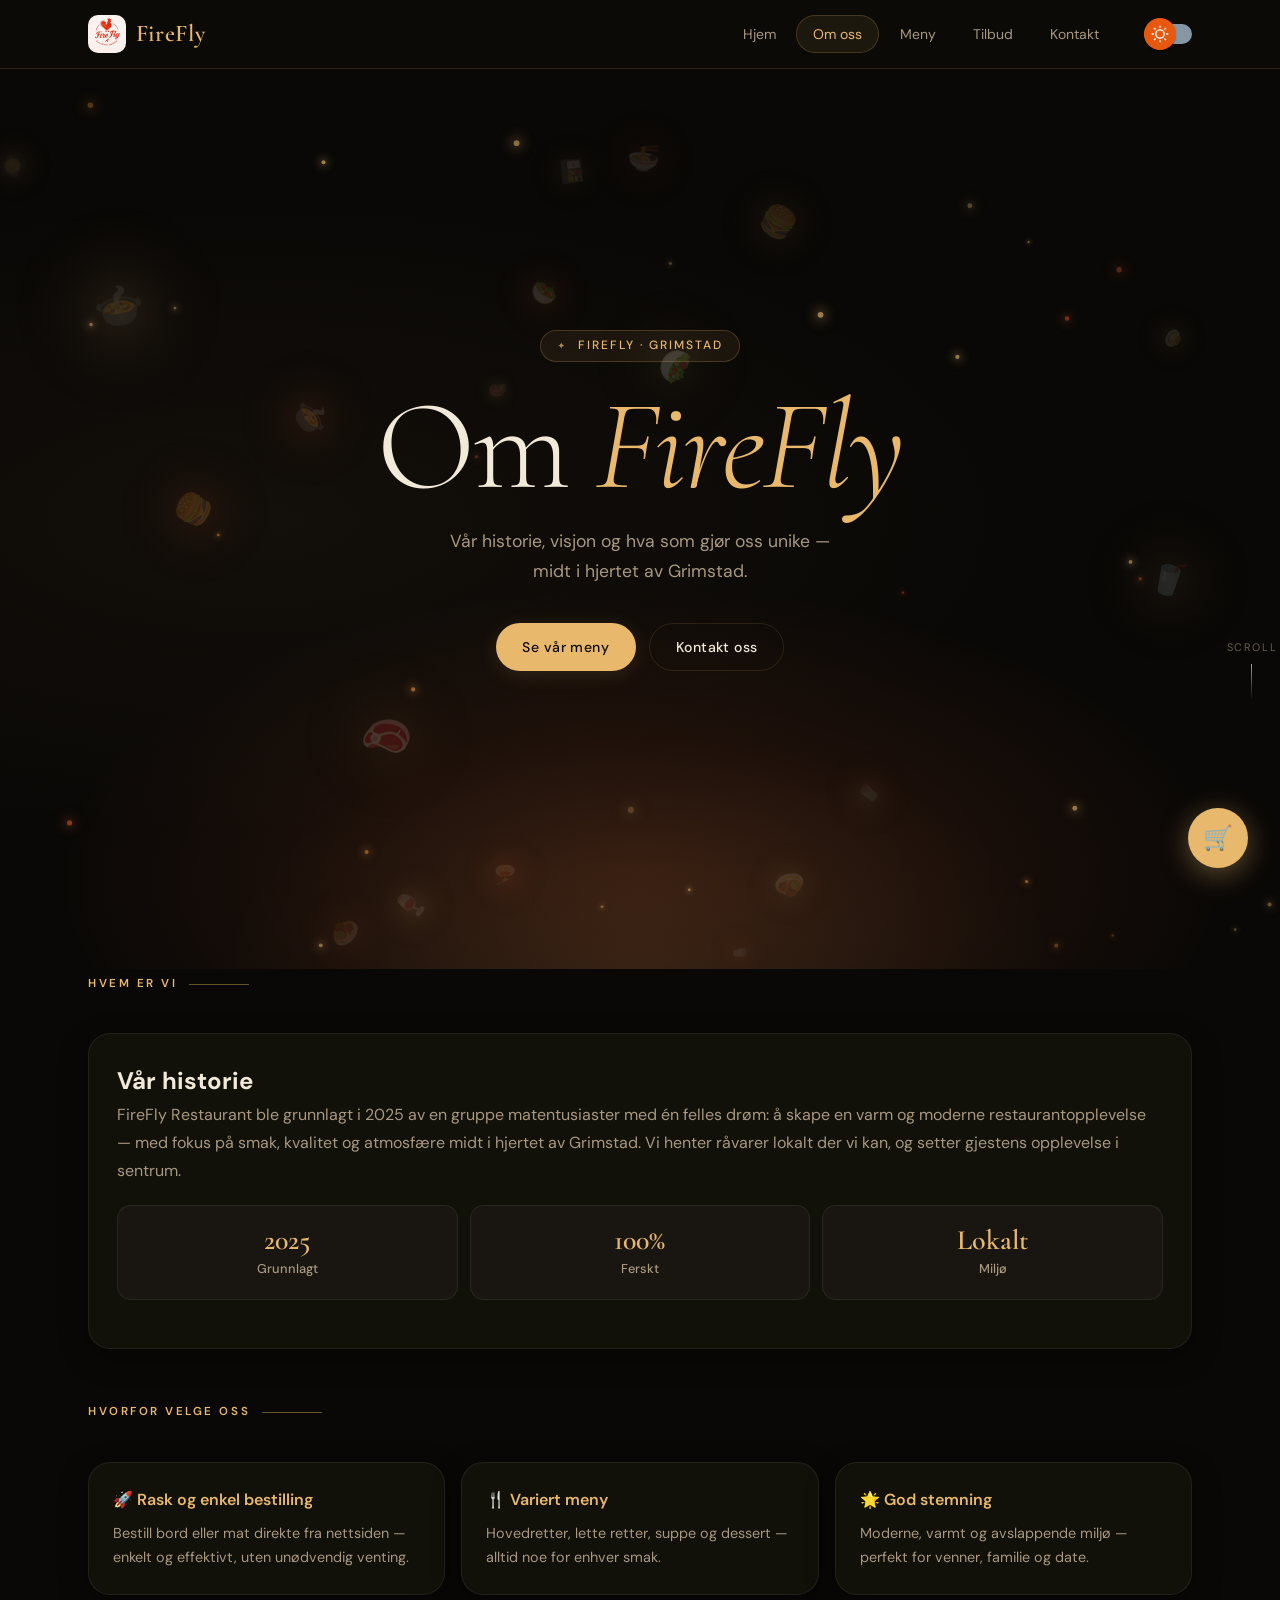
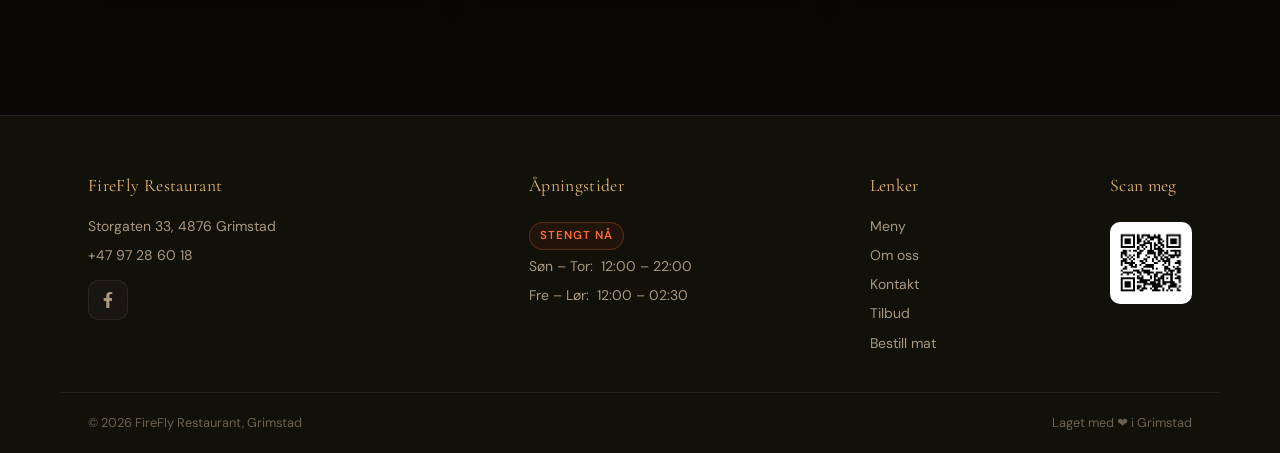
==== commit bd76ec90: "updated the phone nummer and the date of oppning" ====
--- a/about.html
+++ b/about.html
@@ -115,7 +115,7 @@
     <div>
       <h3>FireFly Restaurant</h3>
       <p>Storgaten 33, 4876 Grimstad</p>
-      <p><a href="tel:+4700000000">+47 000 00 000</a></p>
+      <p><a href="tel:+4797286018">+47 97 28 60 18</a></p>
       <div class="footerSocial">
         <a class="socialBtn" href="https://www.facebook.com/profile.php?id=61587469647280" target="_blank" rel="noopener noreferrer" aria-label="Facebook">
           <svg viewBox="0 0 320 512" aria-hidden="true"><path d="M279.14 288l14.22-92.66h-88.91V117.78c0-25.35 12.42-50.06 52.24-50.06h40.42V6.26S260.43 0 225.36 0c-73.22 0-121.08 44.38-121.08 124.72v70.62H22.89V288h81.39v224h100.17V288z"/></svg>
@@ -125,8 +125,8 @@
     <div>
       <h3>Åpningstider</h3>
       <span class="openStatusBadge openNowBadge" aria-live="polite">Åpent nå</span>
-      <p>Man – Tor:&nbsp; 12:00 – 22:00</p>
-      <p>Fre – Søn:&nbsp; 12:00 – 02:30</p>
+      <p>Søn – Tor:&nbsp; 12:00 – 22:00</p>
+      <p>Fre – Lør:&nbsp; 12:00 – 02:30</p>
     </div>
     <div>
       <h3>Lenker</h3>
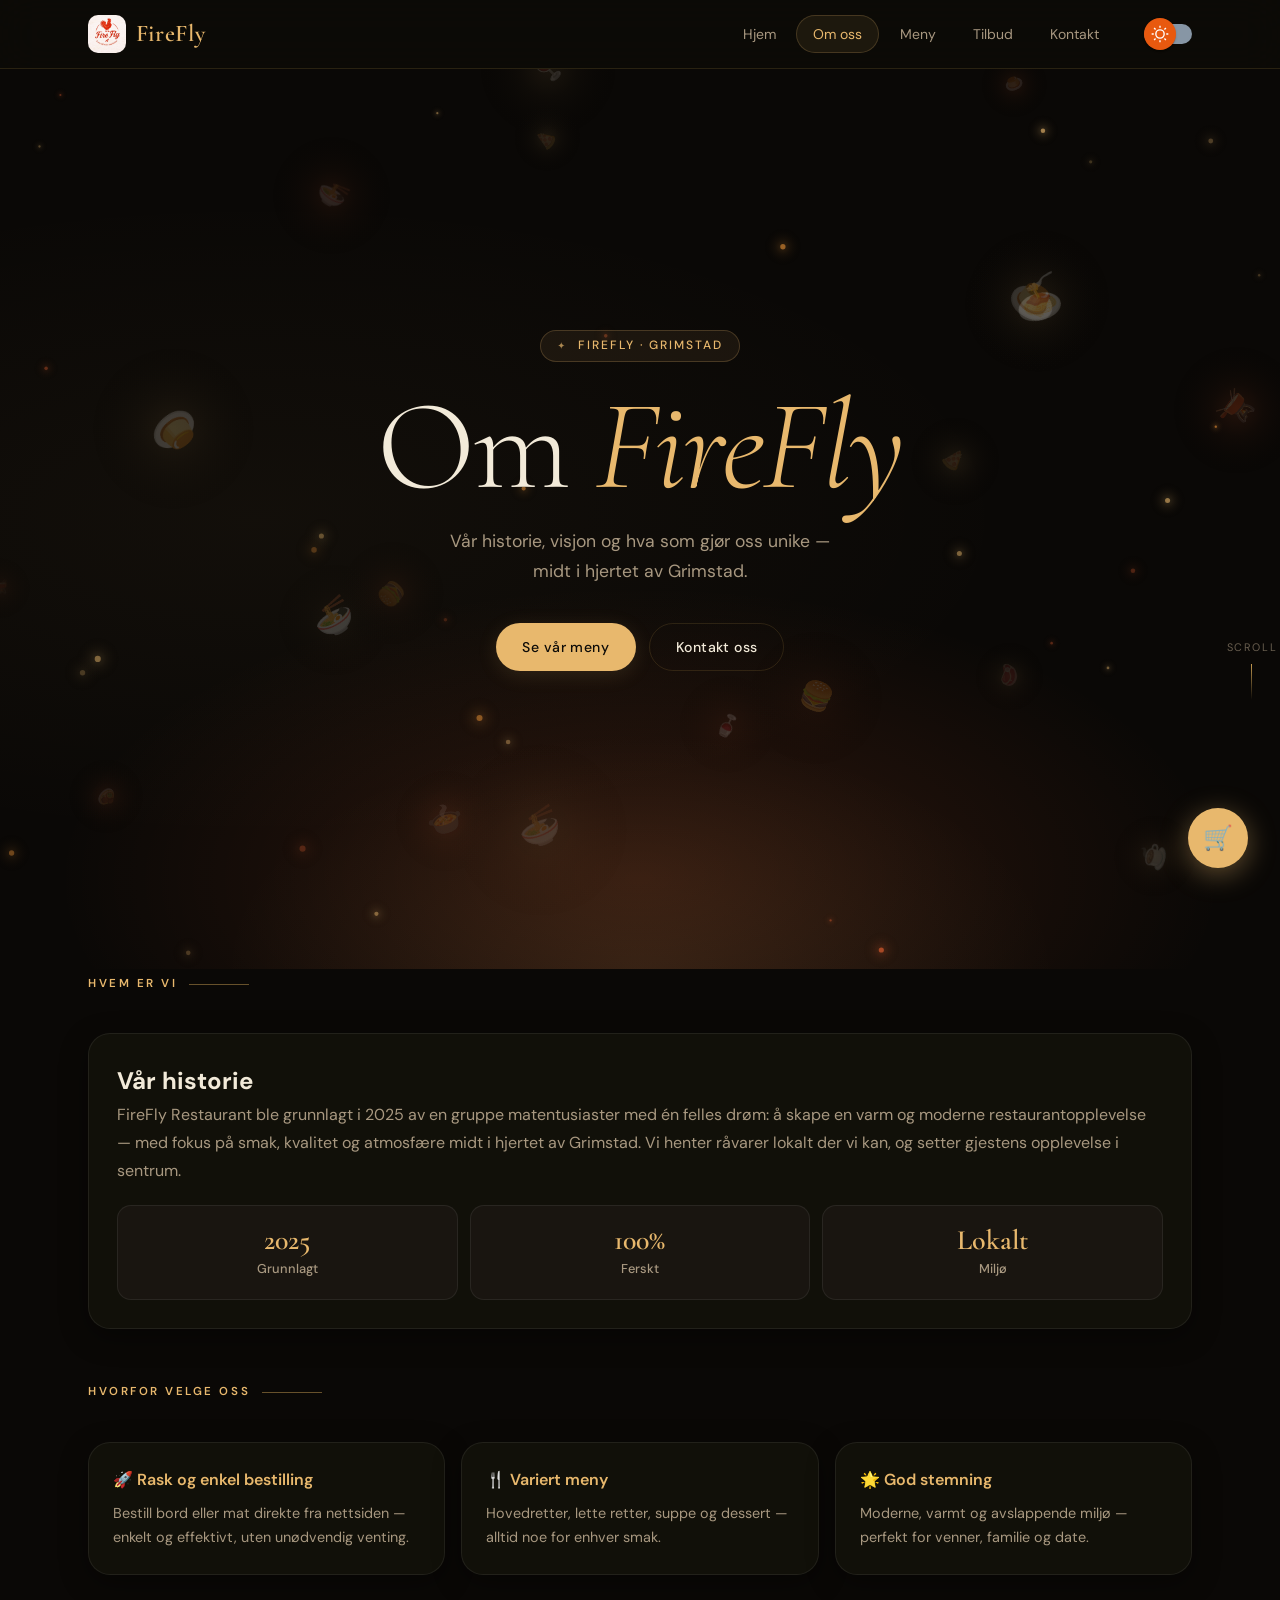
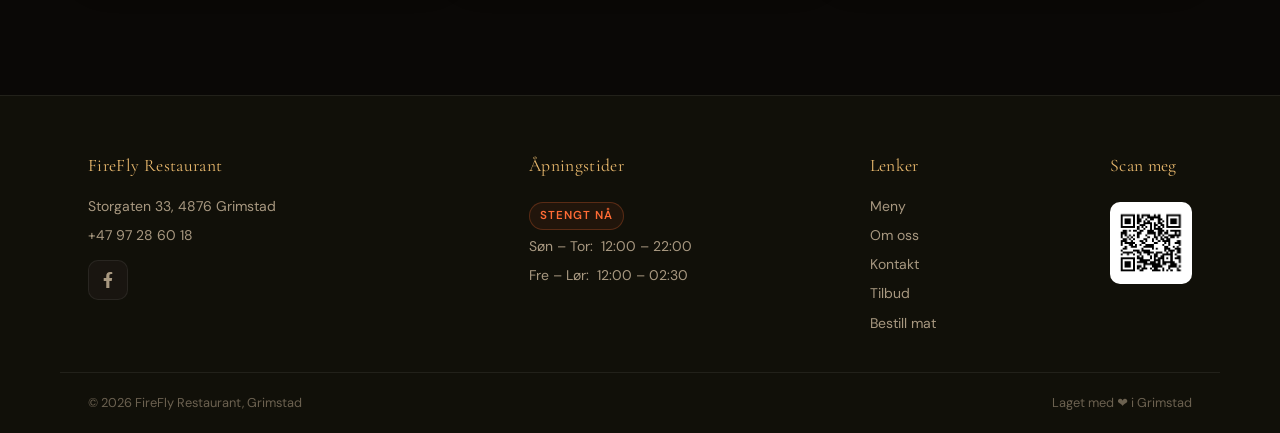
==== commit 3b6588f5: "Adedd a new py file and fiksed som bug in websites" ====
--- a/about.html
+++ b/about.html
@@ -3,27 +3,26 @@
 <head>
   <meta charset="UTF-8" />
   <meta name="viewport" content="width=device-width, initial-scale=1.0" />
-  <meta name="description" content="FireFly Restaurant – Deilig mat og drikke i Grimstad. Bestill bord i dag!" />
+  <meta name="description" content="FireFly Restaurant – Om oss. Vår historie, visjon og verdier i Grimstad." />
   <meta name="theme-color" content="#e8b86d">
-  <meta name="apple-mobile-web-app-capable" content="yes">
+  <meta name="mobile-web-app-capable" content="yes">
   <meta name="apple-mobile-web-app-status-bar-style" content="default">
-  
+
+  <!-- Favicon -->
+  <link rel="icon" href="images/flyfire.png" type="image/png" />
+
   <!-- PWA -->
   <link rel="manifest" href="/manifest.json">
-  
+
   <!-- Preload kritisk -->
   <link rel="preload" href="images/flyfire.png" as="image">
   <link rel="preload" href="styles.css" as="style">
-  
-  <!-- Google Fonts + Formspree raskere -->
+
+  <!-- Google Fonts -->
   <link rel="preconnect" href="https://fonts.googleapis.com">
   <link rel="preconnect" href="https://fonts.gstatic.com" crossorigin>
-  <link rel="preconnect" href="https://formspree.io">
-  <link rel="dns-prefetch" href="//maps.googleapis.com">
-  
-  <!-- Fonts -->
   <link href="https://fonts.googleapis.com/css2?family=Cormorant+Garamond:ital,wght@0,300;0,400;0,600;1,300;1,400&family=DM+Sans:opsz,wght@9..40,300;9..40,400;9..40,500;9..40,600&display=swap" rel="stylesheet" />
-  
+
   <link rel="stylesheet" href="styles.css" />
   <title>Om oss – FireFly Restaurant Grimstad</title>
 </head>
@@ -85,8 +84,7 @@
         <div class="stat"><div class="statNum">100%</div><div class="statText">Ferskt</div></div>
         <div class="stat"><div class="statNum">Lokalt</div><div class="statText">Miljø</div></div>
       </div>
-      <div class="ctaRow">
-      </div>
+      <!-- RETTET: fjernet tom <div class="ctaRow"></div> -->
     </article>
 
     <section class="whyUs" aria-labelledby="whyTitle">
@@ -117,14 +115,14 @@
       <p>Storgaten 33, 4876 Grimstad</p>
       <p><a href="tel:+4797286018">+47 97 28 60 18</a></p>
       <div class="footerSocial">
-        <a class="socialBtn" href="https://www.facebook.com/profile.php?id=61587469647280" target="_blank" rel="noopener noreferrer" aria-label="Facebook">
+        <a class="socialBtn" href="https://www.facebook.com/profile.php?id=61587469647280" target="_blank" rel="noopener noreferrer" aria-label="Besøk FireFly på Facebook">
           <svg viewBox="0 0 320 512" aria-hidden="true"><path d="M279.14 288l14.22-92.66h-88.91V117.78c0-25.35 12.42-50.06 52.24-50.06h40.42V6.26S260.43 0 225.36 0c-73.22 0-121.08 44.38-121.08 124.72v70.62H22.89V288h81.39v224h100.17V288z"/></svg>
         </a>
       </div>
     </div>
     <div>
       <h3>Åpningstider</h3>
-      <span class="openStatusBadge openNowBadge" aria-live="polite">Åpent nå</span>
+      <span class="openStatusBadge" aria-live="polite">Laster…</span>
       <p>Søn – Tor:&nbsp; 12:00 – 22:00</p>
       <p>Fre – Lør:&nbsp; 12:00 – 02:30</p>
     </div>
@@ -138,7 +136,8 @@
     </div>
     <div class="footerQR">
       <h3>Scan meg</h3>
-      <img src="images/qrkode1.png" alt="QR-kode til min github-profil" />
+      <!-- RETTET: alt-tekst var "min github-profil" -->
+      <img src="images/qrkode1.png" alt="QR-kode til FireFly Restaurant" />
     </div>
   </div>
   <div class="footerBottom">
